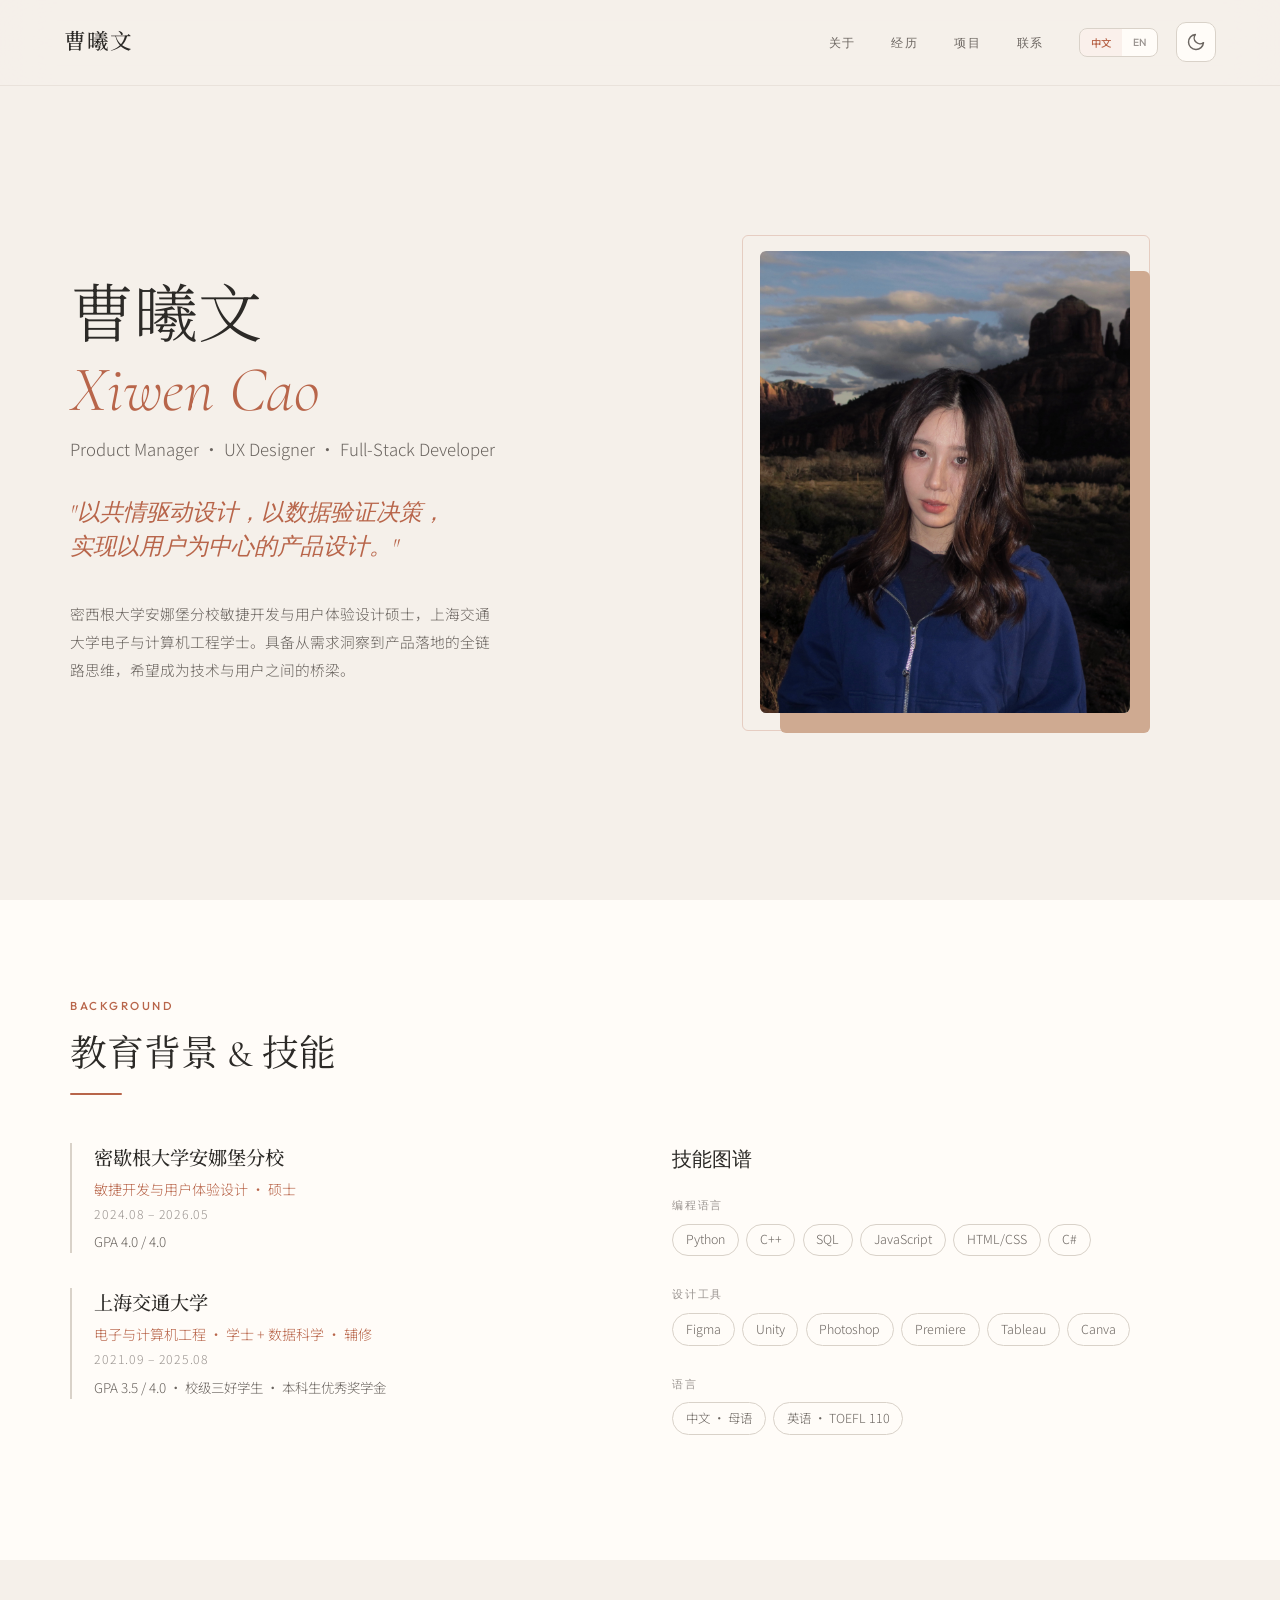
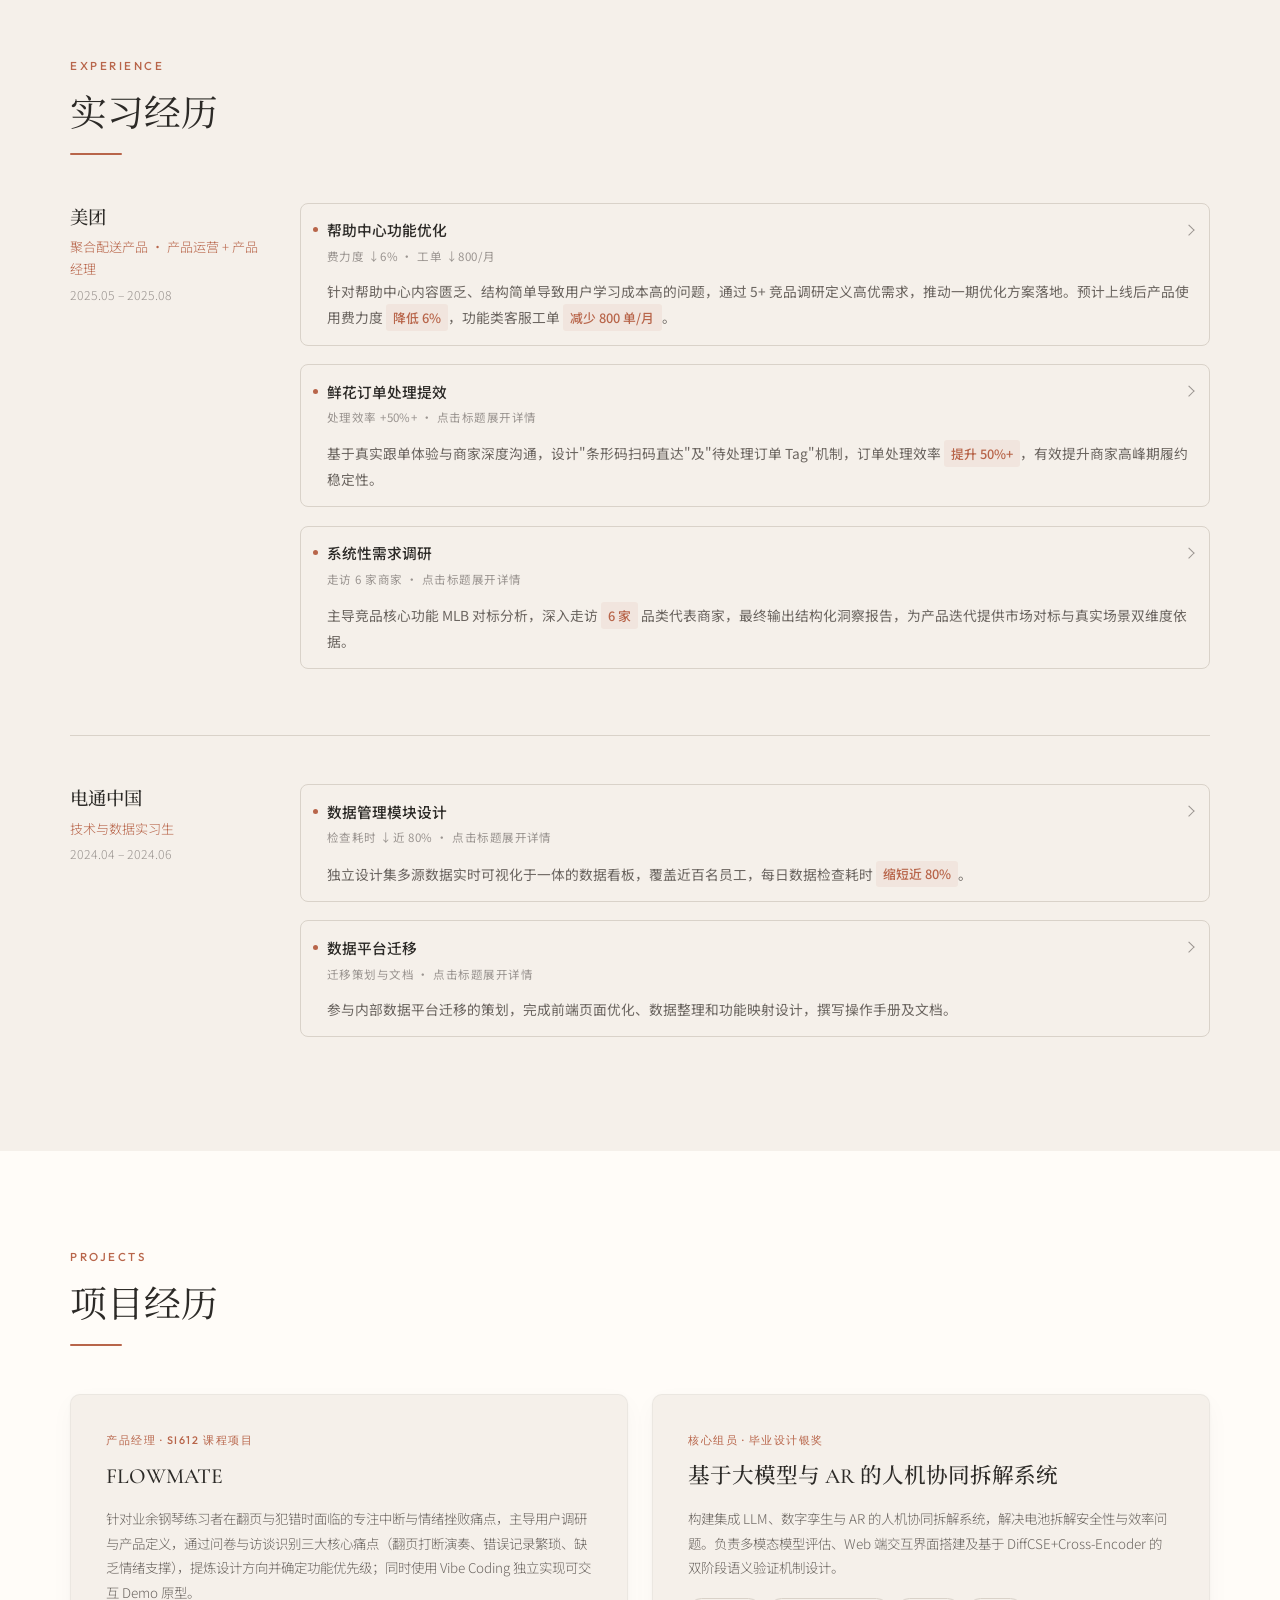
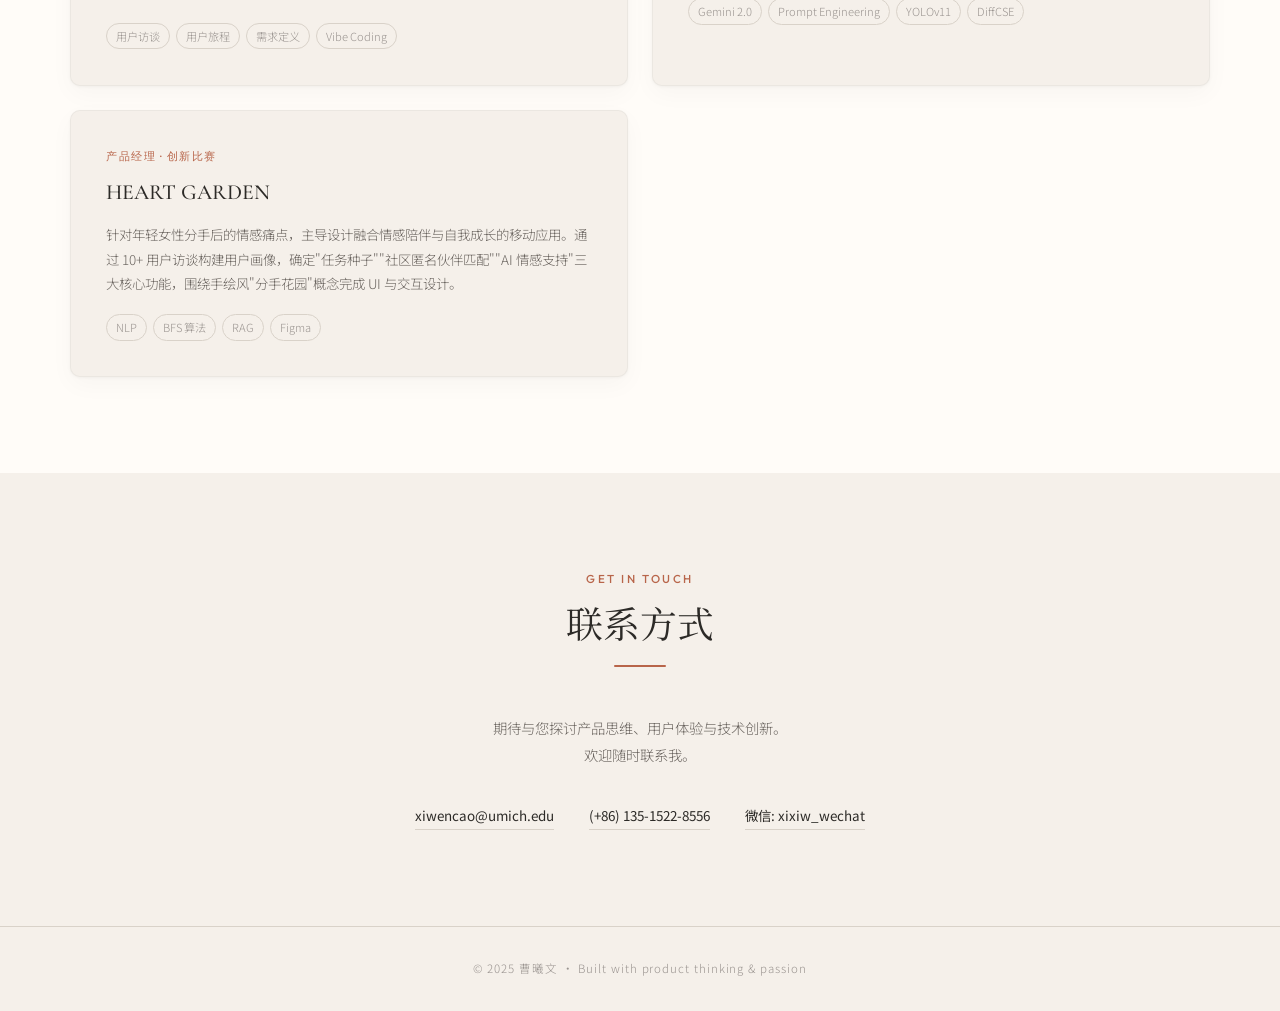
==== index.html @ dcf95d0a "Add files via upload" ====
<!DOCTYPE html>
<html lang="zh-CN" data-theme="light" data-lang="zh">
<head>
<meta charset="UTF-8">
<meta name="viewport" content="width=device-width, initial-scale=1.0">
<title>曹曦文 | Product Manager</title>
<link href="https://fonts.googleapis.com/css2?family=Cormorant+Garamond:ital,wght@0,300;0,400;0,500;0,600;1,400&family=Outfit:wght@300;400;500;600&family=Noto+Serif+SC:wght@300;400;500;600&family=Noto+Sans+SC:wght@300;400;500&display=swap" rel="stylesheet">
<link rel="stylesheet" href="portfolio.css">
</head>
<body>

<nav>
  <div class="logo"><span class="lang-zh">曹曦文</span><span class="lang-en">Xiwen Cao</span></div>
  <div class="nav-right">
    <div class="nav-links">
      <a href="#about"><span class="lang-zh">关于</span><span class="lang-en">About</span></a>
      <a href="#experience"><span class="lang-zh">经历</span><span class="lang-en">Experience</span></a>
      <a href="#projects"><span class="lang-zh">项目</span><span class="lang-en">Projects</span></a>
      <a href="#contact"><span class="lang-zh">联系</span><span class="lang-en">Contact</span></a>
    </div>
    <div class="nav-controls">
      <div class="lang-switch" role="group" aria-label="Language">
        <button type="button" class="lang-btn active" data-set-lang="zh" id="langZh" aria-pressed="true">中文</button>
        <button type="button" class="lang-btn" data-set-lang="en" id="langEn" aria-pressed="false">EN</button>
      </div>
      <div class="toggle-wrap">
        <button type="button" class="theme-icon-btn" id="themeToggle" aria-label="切换为深色模式">
          <svg class="theme-svg theme-svg-moon" viewBox="0 0 24 24" aria-hidden="true" focusable="false"><path fill="none" stroke="currentColor" stroke-width="1.75" stroke-linecap="round" stroke-linejoin="round" d="M21 12.79A9 9 0 1 1 11.21 3 7 7 0 0 0 21 12.79z"/></svg>
          <svg class="theme-svg theme-svg-sun" viewBox="0 0 24 24" aria-hidden="true" focusable="false"><g fill="none" stroke="currentColor" stroke-width="1.75" stroke-linecap="round" stroke-linejoin="round"><circle cx="12" cy="12" r="4"/><path d="M12 2v2M12 20v2M4.93 4.93l1.41 1.41M17.66 17.66l1.41 1.41M2 12h2M20 12h2M6.34 17.66l-1.41 1.41M19.07 4.93l-1.41 1.41"/></g></svg>
        </button>
      </div>
    </div>
  </div>
</nav>

<section class="hero">
  <div class="hero-grid">
    <div class="hero-text fade-in">
      <h1>
        <span class="lang-zh">曹曦文<br><span class="accent">Xiwen Cao</span></span>
        <span class="lang-en">Xiwen Cao<br><span class="accent">曹曦文</span></span>
      </h1>
      <p class="subtitle">Product Manager · UX Designer · Full-Stack Developer</p>
      <p class="tagline lang-zh">"以共情驱动设计，以数据验证决策，<br>实现以用户为中心的产品设计。"</p> 
      <p class="tagline lang-en">"Empathy-driven design, data-driven decision-making, <br>and user-centered product design."</p>
      <p class="bio lang-zh">密西根大学安娜堡分校敏捷开发与用户体验设计硕士，上海交通大学电子与计算机工程学士。具备从需求洞察到产品落地的全链路思维，希望成为技术与用户之间的桥梁。</p>
      <p class="bio lang-en">M.S. in User-Centered Agile Development at the University of Michigan, Ann Arbor; B.S. in Electronic &amp; Computer Engineering from Shanghai Jiao Tong University. End-to-end product thinking from insight to launch, blending technical depth with user experience.</p>
    </div>
    <div class="hero-image fade-in d1">
      <img src="image/personal.jpeg" alt="曹曦文 Xiwen Cao">
    </div>
  </div>
</section>

<section class="alt-bg" id="about">
  <div class="section-inner fade-in">
    <p class="section-label">Background</p>
    <h2 class="section-title lang-zh">教育背景 &amp; 技能</h2>
    <h2 class="section-title lang-en">Education &amp; Skills</h2>
    <div class="divider"></div>
    <div class="about-grid">
      <div class="about-left">
        <div class="edu-item">
          <p class="school lang-zh">密歇根大学安娜堡分校</p>
          <p class="school lang-en">University of Michigan, Ann Arbor</p>
          <p class="degree lang-zh">敏捷开发与用户体验设计 · 硕士</p>
          <p class="degree lang-en">M.S. Agile Development &amp; UX Design</p>
          <p class="time">2024.08 – 2026.05</p>
          <p class="gpa">GPA 4.0 / 4.0</p>
        </div>
        <div class="edu-item">
          <p class="school lang-zh">上海交通大学</p>
          <p class="school lang-en">Shanghai Jiao Tong University</p>
          <p class="degree lang-zh">电子与计算机工程 · 学士 + 数据科学 · 辅修</p>
          <p class="degree lang-en">B.S. Electronic &amp; Computer Engineering · Minor in Data Science</p>
          <p class="time">2021.09 – 2025.08</p>
          <p class="gpa lang-zh">GPA 3.5 / 4.0 · 校级三好学生 · 本科生优秀奖学金</p>
          <p class="gpa lang-en">GPA 3.5 / 4.0 · Merit Student · Academic Scholarship</p>
        </div>
      </div>
      <div class="about-right">
        <h3 class="lang-zh">技能图谱</h3>
        <h3 class="lang-en">Skills</h3>
        <div class="skill-category">
          <p class="label lang-zh">编程语言</p>
          <p class="label lang-en">Languages</p>
          <div class="skill-tags"><span>Python</span><span>C++</span><span>SQL</span><span>JavaScript</span><span>HTML/CSS</span><span>C#</span></div>
        </div>
        <div class="skill-category">
          <p class="label lang-zh">设计工具</p>
          <p class="label lang-en">Design &amp; Tools</p>
          <div class="skill-tags"><span>Figma</span><span>Unity</span><span>Photoshop</span><span>Premiere</span><span>Tableau</span><span>Canva</span></div>
        </div>
        <div class="skill-category">
          <p class="label lang-zh">语言</p>
          <p class="label lang-en">Spoken</p>
          <div class="skill-tags lang-zh"><span>中文 · 母语</span><span>英语 · TOEFL 110</span></div>
          <div class="skill-tags lang-en"><span>Chinese · Native</span><span>English · TOEFL 110</span></div>
        </div>
      </div>
    </div>
  </div>
</section>

<section id="experience">
  <div class="section-inner fade-in">
    <p class="section-label">Experience</p>
    <h2 class="section-title lang-zh">实习经历</h2>
    <h2 class="section-title lang-en">Internships</h2>
    <div class="divider"></div>
    <div class="exp-item">
      <div class="exp-meta">
        <p class="company lang-zh">美团</p>
        <p class="company lang-en">Meituan</p>
        <p class="role lang-zh">聚合配送产品 · 产品运营 + 产品经理</p>
        <p class="role lang-en">Integrated Delivery · Product Ops &amp; Product Manager Intern</p>
        <p class="time">2025.05 – 2025.08</p>
      </div>
      <div class="exp-content lang-zh">
        <details class="exp-detail">
          <summary class="exp-summary">
            <span class="exp-summary-text">帮助中心功能优化</span>
            <span class="exp-summary-hint">费力度 ↓6% · 工单 ↓800/月</span>
            <p class="exp-summary-body">针对帮助中心内容匮乏、结构简单导致用户学习成本高的问题，通过 5+ 竞品调研定义高优需求，推动一期优化方案落地。预计上线后产品使用费力度 <span class="metric">降低 6%</span>，功能类客服工单 <span class="metric">减少 800 单/月</span>。</p>
          </summary>
          <div class="exp-panel">
            <div class="exp-panel-more exp-panel-helpcenter">
              <p class="exp-hc-lead">方案设计分为两个层次：前端侧重信息架构重组与内容覆盖率提升；<strong>后端新增运营配置后台为本次方案的核心创新点</strong>，由本人在需求分析过程中主动识别问题并提出。</p>
              <p class="exp-hc-kicker">核心亮点 · 运营配置后台</p>
              <div class="exp-hc-compare" role="group" aria-label="内容更新链路对比">
                <div class="exp-hc-card">
                  <div class="exp-hc-label before">优化前 · 内容更新链路</div>
                  <ul class="exp-hc-list">
                    <li class="strike">运营发现问题</li>
                    <li class="strike">提交开发需求 → 等待排期</li>
                    <li class="strike">开发实现（周级延迟）</li>
                    <li class="strike">内容上线</li>
                  </ul>
                  <p class="exp-hc-foot bad">✗ 每次更新依赖开发资源</p>
                </div>
                <div class="exp-hc-card">
                  <div class="exp-hc-label after">优化后 · 运营自助配置</div>
                  <ul class="exp-hc-list">
                    <li class="good">运营发现问题</li>
                    <li class="good">登录后台自助编辑内容</li>
                    <li class="good">内容即时上线</li>
                  </ul>
                  <p class="exp-hc-foot good">✓ 无需开发介入，随时更新</p>
                </div>
              </div>
              <div class="exp-hc-callout">
                <strong>方案推进过程：</strong>技术团队初期以研发资源受限为由拒绝纳入该功能。经进一步评估，提出两项论据推动决策——① 一期帮助文档数量约为现有的 2–3 倍，且预期随产品迭代持续增长；缺乏配置后台将导致每次内容变更均需占用开发资源，长期累计成本远高于一次性建设投入；② 调研发现平台现有「站内信发送后台」与所需功能高度重合，底层均依赖同一富文本编辑平台，存在显著的能力复用空间，可大幅压缩研发工作量。最终方案获得技术团队认可并纳入一期排期。
              </div>
              <p class="exp-hc-kicker">预期结果</p>
              <div class="exp-hc-metrics" role="group" aria-label="预期指标">
                <div class="exp-hc-metric">
                  <div class="exp-hc-metric-num">6%</div>
                  <div class="exp-hc-metric-label">整体费力度降低</div>
                  <div class="exp-hc-metric-hint">40%×14% 推导</div>
                </div>
                <div class="exp-hc-metric">
                  <div class="exp-hc-metric-num">800</div>
                  <div class="exp-hc-metric-label">功能类工单减少 / 月</div>
                </div>
                <div class="exp-hc-metric">
                  <div class="exp-hc-metric-num">0次</div>
                  <div class="exp-hc-metric-label">内容更新所需开发排期</div>
                </div>
              </div>
              <p class="exp-hc-note">ℹ 以上均为上线前预测值。费力度降幅基于调研数据量化推导（40%×14%），工单减少量基于历史功能类工单分析估算，已与业务及数据团队完成对齐确认，待功能上线后持续追踪实际数据。</p>
            </div>
          </div>
        </details>
        <details class="exp-detail">
          <summary class="exp-summary">
            <span class="exp-summary-text">鲜花订单处理提效</span>
            <span class="exp-summary-hint">处理效率 +50%+ · 点击标题展开详情</span>
            <p class="exp-summary-body">基于真实跟单体验与商家深度沟通，设计"条形码扫码直达"及"待处理订单 Tag"机制，订单处理效率 <span class="metric">提升 50%+</span>，有效提升商家高峰期履约稳定性。</p>
          </summary>
          <div class="exp-panel">
            <div class="exp-panel-more">
              <p>跟单梳理商家从接单到出库的关键触点，发现扫码与订单状态识别是主要耗时环节；输出低保真流程与异常分支说明，推动研发评估实现成本。上线前与试点商家做可用性走查，根据反馈微调 Tag 规则与默认筛选，降低学习成本。</p>
              <div class="order-flow-embed" role="img" aria-label="鲜花订单处理：优化前手动搜索与优化后扫码直达流程对比">
              <div class="flow-wrap">
              
                <!-- BEFORE -->
                <div class="flow-label before">优化前 · 手动搜索流程</div>
                <div class="steps-row">
              
                  <!-- Step 1: order list -->
                  <div class="step">
                    <div class="of-step-col">
                      <div class="phone">
                        <div class="phone-notch"></div>
                        <div class="phone-bar"><div class="phone-bar-icon"></div><div class="phone-bar-text"></div></div>
                        <div class="phone-list-item"><div class="phone-list-name"></div><div class="phone-list-meta"></div></div>
                        <div class="phone-list-item"><div class="phone-list-name"></div><div class="phone-list-meta"></div></div>
                        <div class="phone-list-item"><div class="phone-list-name"></div><div class="phone-list-meta"></div></div>
                        <div class="phone-list-item"><div class="phone-list-name"></div><div class="phone-list-meta"></div></div>
                      </div>
                      <div class="step-num">① 打开订单列表</div>
                    </div>
                  </div>
              
                  <div class="arrow-step">→</div>
              
                  <!-- Step 2: search input -->
                  <div class="step">
                    <div class="of-step-col">
                      <div class="phone">
                        <div class="phone-notch"></div>
                        <div class="search-active">
                          <span class="search-icon">⌕</span>
                          <span class="type-text">189</span>
                          <div class="search-cursor"></div>
                        </div>
                        <div class="phone-list-item dim"><div class="phone-list-name"></div><div class="phone-list-meta"></div></div>
                        <div class="phone-list-item dim"><div class="phone-list-name"></div><div class="phone-list-meta"></div></div>
                        <div class="phone-list-item dim"><div class="phone-list-name"></div><div class="phone-list-meta"></div></div>
                      </div>
                      <div class="step-num">② 手动输入订单号/手机号等</div>
                    </div>
                  </div>
              
                  <div class="arrow-step">→</div>
              
                  <!-- Step 3: search result -->
                  <div class="step">
                    <div class="of-step-col">
                      <div class="phone">
                        <div class="phone-notch"></div>
                        <div class="phone-bar of-search-bar"><div class="search-icon">⌕</div><div class="phone-bar-text"></div></div>
                        <div class="flow-result-count">搜索结果 (3条)</div>
                        <div class="phone-list-item"><div class="phone-list-name"></div><div class="phone-list-meta"></div></div>
                        <div class="phone-list-item highlight"><div class="phone-list-name highlight"></div><div class="phone-list-meta"></div></div>
                        <div class="phone-list-item"><div class="phone-list-name"></div><div class="phone-list-meta"></div></div>
                      </div>
                      <div class="step-num">③ 找到相应订单</div>
                    </div>
                  </div>
              
                  <div class="arrow-step">→</div>
              
                  <!-- Step 4: detail -->
                  <div class="step">
                    <div class="of-step-col">
                      <div class="phone">
                        <div class="phone-notch"></div>
                        <div class="phone-detail-header">
                          <div class="phone-detail-title"></div>
                          <div class="phone-detail-sub"></div>
                        </div>
                        <div class="phone-detail-row"><div class="phone-detail-label"></div><div class="phone-detail-val"></div></div>
                        <div class="phone-detail-row"><div class="phone-detail-label"></div><div class="phone-detail-val"></div></div>
                        <div class="phone-detail-row"><div class="phone-detail-label"></div><div class="phone-detail-val narrow"></div></div>
                        <div class="phone-btn"></div>
                      </div>
                      <div class="step-num">④ 进入订单详情</div>
                    </div>
                  </div>
              
                </div>
              
                <div class="time-badge">
                  <span class="time-val old">~45秒</span>
                  <span class="time-arrow">·</span>
                  <span class="time-caption">平均查找时长</span>
                </div>
              
                <div class="of-v-spacer"></div>
              
                <!-- AFTER -->
                <div class="flow-label after">优化后 · 条形码扫码直达</div>
                <div class="steps-row">
              
                  <!-- Step 1: scan -->
                  <div class="step">
                    <div class="of-step-col">
                      <div class="phone">
                        <div class="phone-notch"></div>
                        <div class="phone-bar of-scan-header"><div class="phone-bar-text short"></div><div class="of-scan-label">扫一扫</div></div>
                        <div class="scan-frame">
                          <div class="scan-box">
                            <div class="scan-line"></div>
                            <div class="scan-corner tl"></div>
                            <div class="scan-corner tr"></div>
                            <div class="scan-corner bl"></div>
                            <div class="scan-corner br"></div>
                            <div class="barcode-lines abs">
                              <span style="width:2px"></span><span style="width:1px"></span><span style="width:3px"></span>
                              <span style="width:1px"></span><span style="width:2px"></span><span style="width:1px"></span>
                              <span style="width:3px"></span><span style="width:1px"></span><span style="width:2px"></span>
                              <span style="width:1px"></span><span style="width:3px"></span><span style="width:2px"></span>
                              <span style="width:1px"></span>
                            </div>
                          </div>
                        </div>
                        <div class="scan-hint">对准订单条形码</div>
                      </div>
                      <div class="step-num">① 扫描订单条形码</div>
                    </div>
                  </div>
              
                  <div class="arrow-step prominent">→</div>
              
                  <!-- Step 2: direct detail -->
                  <div class="step">
                    <div class="of-step-col">
                      <div class="phone of-highlight">
                        <div class="phone-notch"></div>
                        <div class="phone-detail-header of-accent-head">
                          <div class="phone-detail-title"></div>
                          <div class="phone-detail-sub"></div>
                        </div>
                        <div class="phone-detail-row"><div class="phone-detail-label"></div><div class="phone-detail-val"></div></div>
                        <div class="phone-detail-row"><div class="phone-detail-label"></div><div class="phone-detail-val"></div></div>
                        <div class="phone-detail-row"><div class="phone-detail-label"></div><div class="phone-detail-val narrow"></div></div>
                        <div class="phone-btn of-accent-btn"></div>
                      </div>
                      <div class="step-num">② 直达订单详情页</div>
                    </div>
                  </div>
              
                </div>
              
                <div class="time-badge">
                  <span class="time-val new">~10秒</span>
                  <span class="time-arrow">·</span>
                  <span class="time-caption muted">平均查找时长</span>
                </div>
              
                <div class="result-bar">
                  <div class="result-num">50%+</div>
                  <div class="result-desc">订单处理效率提升<br>消除手动输入</div>
                </div>
              
              </div>
              </div>
            </div>
          </div>
        </details>
        <details class="exp-detail">
          <summary class="exp-summary">
            <span class="exp-summary-text">系统性需求调研</span>
            <span class="exp-summary-hint">走访 6 家商家 · 点击标题展开详情</span>
            <p class="exp-summary-body">主导竞品核心功能 MLB 对标分析，深入走访 <span class="metric">6 家</span> 品类代表商家，最终输出结构化洞察报告，为产品迭代提供市场对标与真实场景双维度依据。</p>
          </summary>
          <div class="exp-panel">
            <div class="exp-panel-more">
              <p>建立对标维度（履约、售后、营销工具等）与证据来源表，每场商户访谈使用半结构化提纲，沉淀痛点优先级与可产品化机会。报告按「市场差距 / 场景证据 / 建议方向」组织，便于评审会上快速对齐决策。</p>
            </div>
          </div>
        </details>
      </div>
      <div class="exp-content lang-en">
        <details class="exp-detail">
          <summary class="exp-summary">
            <span class="exp-summary-text">Help center optimization</span>
            <span class="exp-summary-hint">−6% effort · ~800 tickets/mo · tap heading for details</span>
            <p class="exp-summary-body">Addressed thin content and flat IA that raised learning cost by prioritizing needs from 5+ competitor reviews and shipping a first-phase redesign. Expected: <span class="metric">−6%</span> perceived effort and <span class="metric">~800 fewer</span> functional support tickets per month.</p>
          </summary>
          <div class="exp-panel">
            <div class="exp-panel-more exp-panel-helpcenter">
              <p class="exp-hc-lead">The plan had two layers: customer-facing <strong>IA refresh and coverage</strong>; <strong>a new ops CMS was the main innovation</strong>—I flagged the publish bottleneck in discovery and proposed it.</p>
              <p class="exp-hc-kicker">Highlight · Ops admin</p>
              <div class="exp-hc-compare" role="group" aria-label="Publish path before and after">
                <div class="exp-hc-card">
                  <div class="exp-hc-label before">Before · Content pipeline</div>
                  <ul class="exp-hc-list">
                    <li class="strike">Ops finds a gap</li>
                    <li class="strike">File eng request → wait for slot</li>
                    <li class="strike">Build (weeks of delay)</li>
                    <li class="strike">Ship content</li>
                  </ul>
                  <p class="exp-hc-foot bad">✗ Every update needed engineering</p>
                </div>
                <div class="exp-hc-card">
                  <div class="exp-hc-label after">After · Self-serve config</div>
                  <ul class="exp-hc-list">
                    <li class="good">Ops finds a gap</li>
                    <li class="good">Edit in admin</li>
                    <li class="good">Publish immediately</li>
                  </ul>
                  <p class="exp-hc-foot good">✓ No eng for routine updates</p>
                </div>
              </div>
              <div class="exp-hc-callout">
                <strong>How we got it shipped:</strong> Engineering first declined for capacity. Two arguments shifted the decision: (1) phase-one docs were ~2–3× current volume and would keep growing—without a CMS, repeated eng work would cost more than building once; (2) an existing in-app message admin shared the same rich-text stack, so reuse could cut scope. The CMS was then approved for phase one.
              </div>
              <p class="exp-hc-kicker">Expected impact</p>
              <div class="exp-hc-metrics" role="group" aria-label="Expected metrics">
                <div class="exp-hc-metric">
                  <div class="exp-hc-metric-num">6%</div>
                  <div class="exp-hc-metric-label">Lower perceived effort</div>
                  <div class="exp-hc-metric-hint">Derived 40%×14%</div>
                </div>
                <div class="exp-hc-metric">
                  <div class="exp-hc-metric-num">800</div>
                  <div class="exp-hc-metric-label">Fewer feature tickets / mo.</div>
                </div>
                <div class="exp-hc-metric">
                  <div class="exp-hc-metric-num">0</div>
                  <div class="exp-hc-metric-label">Eng cycles for copy updates</div>
                </div>
              </div>
              <p class="exp-hc-note">ℹ Pre-launch estimates only. Effort math and ticket deltas were aligned with biz and data; we will track actuals after launch.</p>
            </div>
          </div>
        </details>
        <details class="exp-detail">
          <summary class="exp-summary">
            <span class="exp-summary-text">Flower order handling efficiency</span>
            <span class="exp-summary-hint">+50%+ efficiency · tap heading for details</span>
            <p class="exp-summary-body">From ride-alongs and merchant interviews, designed barcode deep-links and a “pending order” tag flow, raising handling efficiency by <span class="metric">50%+</span> and stabilizing peak-time fulfillment.</p>
          </summary>
          <div class="exp-panel">
            <div class="exp-panel-more">
              <p>Traced merchant steps from accept to dispatch, identified scanning and status recognition as bottlenecks, and documented low-fi flows plus edge cases for engineering sizing. Ran walkthroughs with pilot merchants and refined tag rules and default filters before rollout.</p>
              <div class="order-flow-embed" role="img" aria-label="Flower orders: manual search vs barcode flow">
              <div class="flow-wrap">
              
                <!-- BEFORE -->
                <div class="flow-label before">Before · Manual search</div>
                <div class="steps-row">
              
                  <!-- Step 1: order list -->
                  <div class="step">
                    <div class="of-step-col">
                      <div class="phone">
                        <div class="phone-notch"></div>
                        <div class="phone-bar"><div class="phone-bar-icon"></div><div class="phone-bar-text"></div></div>
                        <div class="phone-list-item"><div class="phone-list-name"></div><div class="phone-list-meta"></div></div>
                        <div class="phone-list-item"><div class="phone-list-name"></div><div class="phone-list-meta"></div></div>
                        <div class="phone-list-item"><div class="phone-list-name"></div><div class="phone-list-meta"></div></div>
                        <div class="phone-list-item"><div class="phone-list-name"></div><div class="phone-list-meta"></div></div>
                      </div>
                      <div class="step-num">① Open order list</div>
                    </div>
                  </div>
              
                  <div class="arrow-step">→</div>
              
                  <!-- Step 2: search input -->
                  <div class="step">
                    <div class="of-step-col">
                      <div class="phone">
                        <div class="phone-notch"></div>
                        <div class="search-active">
                          <span class="search-icon">⌕</span>
                          <span class="type-text">138****</span>
                          <div class="search-cursor"></div>
                        </div>
                        <div class="phone-list-item dim"><div class="phone-list-name"></div><div class="phone-list-meta"></div></div>
                        <div class="phone-list-item dim"><div class="phone-list-name"></div><div class="phone-list-meta"></div></div>
                        <div class="phone-list-item dim"><div class="phone-list-name"></div><div class="phone-list-meta"></div></div>
                      </div>
                      <div class="step-num">② Enter phone number</div>
                    </div>
                  </div>
              
                  <div class="arrow-step">→</div>
              
                  <!-- Step 3: search result -->
                  <div class="step">
                    <div class="of-step-col">
                      <div class="phone">
                        <div class="phone-notch"></div>
                        <div class="phone-bar of-search-bar"><div class="search-icon">⌕</div><div class="phone-bar-text"></div></div>
                        <div class="flow-result-count">Results (3)</div>
                        <div class="phone-list-item"><div class="phone-list-name"></div><div class="phone-list-meta"></div></div>
                        <div class="phone-list-item highlight"><div class="phone-list-name highlight"></div><div class="phone-list-meta"></div></div>
                        <div class="phone-list-item"><div class="phone-list-name"></div><div class="phone-list-meta"></div></div>
                      </div>
                      <div class="step-num">③ Match results</div>
                    </div>
                  </div>
              
                  <div class="arrow-step">→</div>
              
                  <!-- Step 4: detail -->
                  <div class="step">
                    <div class="of-step-col">
                      <div class="phone">
                        <div class="phone-notch"></div>
                        <div class="phone-detail-header">
                          <div class="phone-detail-title"></div>
                          <div class="phone-detail-sub"></div>
                        </div>
                        <div class="phone-detail-row"><div class="phone-detail-label"></div><div class="phone-detail-val"></div></div>
                        <div class="phone-detail-row"><div class="phone-detail-label"></div><div class="phone-detail-val"></div></div>
                        <div class="phone-detail-row"><div class="phone-detail-label"></div><div class="phone-detail-val narrow"></div></div>
                        <div class="phone-btn"></div>
                      </div>
                      <div class="step-num">④ Order detail</div>
                    </div>
                  </div>
              
                </div>
              
                <div class="time-badge">
                  <span class="time-val old">~45s</span>
                  <span class="time-arrow">·</span>
                  <span class="time-caption">Avg. lookup time</span>
                </div>
              
                <div class="of-v-spacer"></div>
              
                <!-- AFTER -->
                <div class="flow-label after">After · Barcode scan</div>
                <div class="steps-row">
              
                  <!-- Step 1: scan -->
                  <div class="step">
                    <div class="of-step-col">
                      <div class="phone">
                        <div class="phone-notch"></div>
                        <div class="phone-bar of-scan-header"><div class="phone-bar-text short"></div><div class="of-scan-label">Scan</div></div>
                        <div class="scan-frame">
                          <div class="scan-box">
                            <div class="scan-line"></div>
                            <div class="scan-corner tl"></div>
                            <div class="scan-corner tr"></div>
                            <div class="scan-corner bl"></div>
                            <div class="scan-corner br"></div>
                            <div class="barcode-lines abs">
                              <span style="width:2px"></span><span style="width:1px"></span><span style="width:3px"></span>
                              <span style="width:1px"></span><span style="width:2px"></span><span style="width:1px"></span>
                              <span style="width:3px"></span><span style="width:1px"></span><span style="width:2px"></span>
                              <span style="width:1px"></span><span style="width:3px"></span><span style="width:2px"></span>
                              <span style="width:1px"></span>
                            </div>
                          </div>
                        </div>
                        <div class="scan-hint">Align waybill barcode</div>
                      </div>
                      <div class="step-num">① Scan waybill barcode</div>
                    </div>
                  </div>
              
                  <div class="arrow-step prominent">→</div>
              
                  <!-- Step 2: direct detail -->
                  <div class="step">
                    <div class="of-step-col">
                      <div class="phone of-highlight">
                        <div class="phone-notch"></div>
                        <div class="phone-detail-header of-accent-head">
                          <div class="phone-detail-title"></div>
                          <div class="phone-detail-sub"></div>
                        </div>
                        <div class="phone-detail-row"><div class="phone-detail-label"></div><div class="phone-detail-val"></div></div>
                        <div class="phone-detail-row"><div class="phone-detail-label"></div><div class="phone-detail-val"></div></div>
                        <div class="phone-detail-row"><div class="phone-detail-label"></div><div class="phone-detail-val narrow"></div></div>
                        <div class="phone-btn of-accent-btn"></div>
                      </div>
                      <div class="step-num">② Order detail</div>
                    </div>
                  </div>
              
                </div>
              
                <div class="time-badge">
                  <span class="time-val new">~18s</span>
                  <span class="time-arrow">·</span>
                  <span class="time-caption muted">Avg. lookup time</span>
                </div>
              
                <div class="result-bar">
                  <div class="result-num">50%+</div>
                  <div class="result-desc">Higher handling efficiency<br>4 steps → 2, no manual typing</div>
                </div>
              
              </div>
              </div>
            </div>
          </div>
        </details>
        <details class="exp-detail">
          <summary class="exp-summary">
            <span class="exp-summary-text">Structured discovery</span>
            <span class="exp-summary-hint">6 merchant visits · tap heading for details</span>
            <p class="exp-summary-body">Led MLB-style benchmarking of competitor core flows and field visits to <span class="metric">6</span> representative merchants, delivering a structured insights report for roadmap and real-world context.</p>
          </summary>
          <div class="exp-panel">
            <div class="exp-panel-more">
              <p>Defined comparison axes (fulfillment, support, growth tools) and evidence logs; interviews followed a semi-structured guide to rank pains and productizable bets. The report grouped findings as market gap, field evidence, and recommended moves for faster review decisions.</p>
            </div>
          </div>
        </details>
      </div>
    </div>
    <div class="exp-item">
      <div class="exp-meta">
        <p class="company lang-zh">电通中国</p>
        <p class="company lang-en">Dentsu China</p>
        <p class="role lang-zh">技术与数据实习生</p>
        <p class="role lang-en">Technology &amp; Data Intern</p>
        <p class="time">2024.04 – 2024.06</p>
      </div>
      <div class="exp-content lang-zh">
        <details class="exp-detail">
          <summary class="exp-summary">
            <span class="exp-summary-text">数据管理模块设计</span>
            <span class="exp-summary-hint">检查耗时 ↓近 80% · 点击标题展开详情</span>
            <p class="exp-summary-body">独立设计集多源数据实时可视化于一体的数据看板，覆盖近百名员工，每日数据检查耗时 <span class="metric">缩短近 80%</span>。</p>
          </summary>
          <div class="exp-panel">
            <div class="exp-panel-more">
              <p>梳理各业务线数据源与刷新频率，统一指标口径与异常告警规则；选用易读图表组件并做权限分层，避免敏感数据外泄。与使用者迭代看板布局，把「每日必看」指标固定在首屏，减少切换成本。</p>
            </div>
          </div>
        </details>
        <details class="exp-detail">
          <summary class="exp-summary">
            <span class="exp-summary-text">数据平台迁移</span>
            <span class="exp-summary-hint">迁移策划与文档 · 点击标题展开详情</span>
            <p class="exp-summary-body">参与内部数据平台迁移的策划，完成前端页面优化、数据整理和功能映射设计，撰写操作手册及文档。</p>
          </summary>
          <div class="exp-panel">
            <div class="exp-panel-more">
              <p>对照新旧平台字段与报表依赖关系，列出迁移批次与回滚预案；前端侧统一组件与筛选交互，降低培训成本。文档覆盖常见查询路径与故障排查，方便团队自助上手。</p>
            </div>
          </div>
        </details>
      </div>
      <div class="exp-content lang-en">
        <details class="exp-detail">
          <summary class="exp-summary">
            <span class="exp-summary-text">Data management module</span>
            <span class="exp-summary-hint">~80% faster checks · tap heading for details</span>
            <p class="exp-summary-body">Designed a multi-source, near real-time dashboard for ~100 staff, cutting daily data-check time by <span class="metric">~80%</span>.</p>
          </summary>
          <div class="exp-panel">
            <div class="exp-panel-more">
              <p>Cataloged sources and refresh cadence per line of business, aligned metric definitions and alert thresholds, and layered access controls. Iterated layouts with users so daily-critical KPIs stay above the fold.</p>
            </div>
          </div>
        </details>
        <details class="exp-detail">
          <summary class="exp-summary">
            <span class="exp-summary-text">Platform migration</span>
            <span class="exp-summary-hint">Planning &amp; docs · tap heading for details</span>
            <p class="exp-summary-body">Contributed to an internal analytics migration: UI refresh, data cleanup, feature mapping, and user documentation.</p>
          </summary>
          <div class="exp-panel">
            <div class="exp-panel-more">
              <p>Mapped fields and report dependencies across old and new stacks, sequenced cutover batches with rollback notes, and standardized filters/components on the frontend. Docs covered common paths and troubleshooting for self-serve adoption.</p>
            </div>
          </div>
        </details>
      </div>
    </div>
  </div>
</section>

<section class="alt-bg" id="projects">
  <div class="section-inner fade-in">
    <p class="section-label">Projects</p>
    <h2 class="section-title lang-zh">项目经历</h2>
    <h2 class="section-title lang-en">Projects</h2>
    <div class="divider"></div>
    <div class="project-cards">
      <a href="https://si612-finals-team6.my.canva.site/" class="project-card project-card-link" target="_blank" rel="noopener noreferrer" aria-labelledby="flowmate-title">
        <p class="tag lang-zh">产品经理 · SI612 课程项目</p>  
        <p class="tag lang-en">Product Owner · SI612 course project</p>
        <h3 id="flowmate-title">FLOWMATE</h3>
        <p class="lang-zh">针对业余钢琴练习者在翻页与犯错时面临的专注中断与情绪挫败痛点，主导用户调研与产品定义，通过问卷与访谈识别三大核心痛点（翻页打断演奏、错误记录繁琐、缺乏情绪支撑），提炼设计方向并确定功能优先级；同时使用 Vibe Coding 独立实现可交互 Demo 原型。</p>
        <p class="lang-en">Identified three core pain points faced by amateur pianists — focus disruption from manual page turning, the burden of tracking mistakes, and lack of emotional support during struggle — through surveys and user interviews. Led product definition and feature prioritization based on research insights; independently built an interactive demo prototype using Vibe Coding.</p>
        <div class="tech-stack"><span class="lang-zh">用户访谈</span><span class="lang-en">User interviews</span><span class="lang-zh">用户旅程</span><span class="lang-en">Journey Map</span><span class="lang-zh">需求定义</span><span class="lang-en">Product Definition</span><span>Vibe Coding</span></div>
      </a>
      <a href="case-study-ev-disassembly.html" class="project-card project-card-link" aria-label="基于大模型与 AR 的人机协同拆解系统 · 查看案例详情 · LLM and AR collaborative disassembly case study">
        <p class="tag lang-zh">核心组员 · 毕业设计银奖</p>
        <p class="tag lang-en">Core member · Capstone silver award</p>
        <h3 class="lang-zh">基于大模型与 AR 的人机协同拆解系统</h3>
        <h3 class="lang-en">LLM &amp; AR human–machine collaborative disassembly</h3>
        <p class="lang-zh">构建集成 LLM、数字孪生与 AR 的人机协同拆解系统，解决电池拆解安全性与效率问题。负责多模态模型评估、Web 端交互界面搭建及基于 DiffCSE+Cross-Encoder 的双阶段语义验证机制设计。</p>
        <p class="lang-en">Built a collaborative disassembly system combining LLMs, digital twin, and AR for safer, faster battery teardown. Owned multimodal model evaluation, web UX, and a two-stage semantic verification pipeline (DiffCSE + cross-encoder).</p>
        <div class="tech-stack"><span>Gemini 2.0</span><span>Prompt Engineering</span><span>YOLOv11</span><span>DiffCSE</span></div>
      </a>
      <a href="heartgarden-casestudy.html" class="project-card project-card-link" aria-labelledby="heartgarden-title">
        <p class="tag lang-zh">产品经理 · 创新比赛</p>
        <p class="tag lang-en">Product Lead · Innovation competition</p>
        <h3 id="heartgarden-title">HEART GARDEN</h3>
        <p class="lang-zh">针对年轻女性分手后的情感痛点，主导设计融合情感陪伴与自我成长的移动应用。通过 10+ 用户访谈构建用户画像，确定"任务种子""社区匿名伙伴匹配""AI 情感支持"三大核心功能，围绕手绘风"分手花园"概念完成 UI 与交互设计。</p>
        <p class="lang-en">Led a mobile app blending emotional support and self-growth for young women after breakups. From 10+ interviews, defined three pillars — “task seeds,” anonymous peer matching, and AI emotional support — and shipped hand-drawn “breakup garden” UI/UX.</p>
        <div class="tech-stack"><span>NLP</span><span class="lang-zh">BFS 算法</span><span class="lang-en">BFS</span><span>RAG</span><span>Figma</span></div>
      </a>
    </div>
  </div>
</section>

<section class="contact" id="contact">
  <div class="section-inner fade-in">
    <p class="section-label">Get in Touch</p>
    <h2 class="section-title lang-zh">联系方式</h2>
    <h2 class="section-title lang-en">Contact</h2>
    <div class="divider" style="margin-left:auto;margin-right:auto;"></div>
    <p class="contact-line lang-zh">期待与您探讨产品思维、用户体验与技术创新。<br>欢迎随时联系我。</p>
    <p class="contact-line lang-en">Open to conversations on product thinking, UX, and technology.<br>Feel free to reach out anytime.</p>
    <div class="contact-links">
      <a href="mailto:xiwencao@umich.edu">xiwencao@umich.edu</a>
      <a href="tel:+8613515228556">(+86) 135-1522-8556</a>
      <a class="lang-zh">微信: xixiw_wechat</a>
      <a class="lang-en">WeChat: xixiw_wechat</a>
    </div>
  </div>
</section>

<footer><span class="lang-zh">© 2025 曹曦文 · Built with product thinking &amp; passion</span><span class="lang-en">© 2025 Xiwen Cao · Built with product thinking &amp; passion</span></footer>

<script>
  const html = document.documentElement;
  const toggle = document.getElementById('themeToggle');
  const langZh = document.getElementById('langZh');
  const langEn = document.getElementById('langEn');

  function currentLang() {
    return html.getAttribute('data-lang') || 'zh';
  }

  function syncThemeAria() {
    const theme = html.getAttribute('data-theme');
    const lang = currentLang();
    const aria = lang === 'zh'
      ? (theme === 'dark' ? '切换为浅色模式' : '切换为深色模式')
      : (theme === 'dark' ? 'Switch to light mode' : 'Switch to dark mode');
    toggle.setAttribute('aria-label', aria);
  }

  function setLang(lang) {
    html.setAttribute('data-lang', lang);
    html.setAttribute('lang', lang === 'en' ? 'en' : 'zh-CN');
    document.title = lang === 'en' ? 'Xiwen Cao | Product Manager' : '曹曦文 | Product Manager';
    langZh.classList.toggle('active', lang === 'zh');
    langEn.classList.toggle('active', lang === 'en');
    langZh.setAttribute('aria-pressed', lang === 'zh' ? 'true' : 'false');
    langEn.setAttribute('aria-pressed', lang === 'en' ? 'true' : 'false');
    localStorage.setItem('lang', lang);
    syncThemeAria();
  }

  const savedTheme = localStorage.getItem('theme');
  if (savedTheme) {
    html.setAttribute('data-theme', savedTheme);
  }
  const savedLang = localStorage.getItem('lang');
  if (savedLang === 'en' || savedLang === 'zh') {
    setLang(savedLang);
  } else {
    syncThemeAria();
  }

  toggle.addEventListener('click', () => {
    const cur = html.getAttribute('data-theme');
    const next = cur === 'light' ? 'dark' : 'light';
    html.setAttribute('data-theme', next);
    localStorage.setItem('theme', next);
    syncThemeAria();
  });

  langZh.addEventListener('click', () => setLang('zh'));
  langEn.addEventListener('click', () => setLang('en'));

  const observer = new IntersectionObserver((entries) => {
    entries.forEach(e => { if (e.isIntersecting) e.target.classList.add('visible'); });
  }, { threshold: 0.08 });
  document.querySelectorAll('.fade-in').forEach(el => observer.observe(el));
  window.addEventListener('scroll', () => {
    document.querySelector('nav').classList.toggle('scrolled', window.scrollY > 50);
  });
</script>
</body>
</html>
---- portfolio.css ----
[data-theme="light"] {
  --bg-primary: #f5f0ea;
  --bg-secondary: #fffcf8;
  --text-primary: #2c2a27;
  --text-secondary: #6b6560;
  --text-tertiary: #9a9490;
  --accent: #b8654a;
  --accent-hover: #a05538;
  --accent-soft: rgba(184, 101, 74, 0.08);
  --line: #d9d2c9;
  --card-border: rgba(0,0,0,0.04);
  --card-shadow: 0 1px 3px rgba(0,0,0,0.04), 0 8px 24px rgba(0,0,0,0.03);
  --nav-bg: rgba(245, 240, 234, 0.88);
  --nav-border: rgba(214, 207, 198, 0.4);
  --photo-shadow: #c9a68e;
  --photo-border: rgba(184, 101, 74, 0.25);
}
[data-theme="dark"] {
  --bg-primary: #141413;
  --bg-secondary: #1c1b19;
  --text-primary: #e8e4de;
  --text-secondary: #9e9890;
  --text-tertiary: #6e6960;
  --accent: #d4856a;
  --accent-hover: #e09a82;
  --accent-soft: rgba(212, 133, 106, 0.1);
  --line: #333230;
  --card-border: rgba(255,255,255,0.05);
  --card-shadow: 0 1px 3px rgba(0,0,0,0.2), 0 8px 24px rgba(0,0,0,0.15);
  --nav-bg: rgba(20, 20, 19, 0.9);
  --nav-border: rgba(50, 48, 44, 0.6);
  --photo-shadow: #3a2e26;
  --photo-border: rgba(212, 133, 106, 0.3);
}

* { margin: 0; padding: 0; box-sizing: border-box; }
html { scroll-behavior: smooth; }
body {
  font-family: 'Noto Sans SC', 'Outfit', sans-serif;
  background: var(--bg-primary); color: var(--text-primary);
  line-height: 1.7; font-weight: 300; overflow-x: hidden;
  transition: background 0.5s ease, color 0.4s ease;
}

/* NAV */
nav {
  position: fixed; top: 0; left: 0; right: 0; z-index: 100;
  padding: 1.4rem 4rem;
  display: flex; justify-content: space-between; align-items: center;
  backdrop-filter: blur(24px); -webkit-backdrop-filter: blur(24px);
  background: var(--nav-bg); border-bottom: 1px solid var(--nav-border);
  transition: all 0.4s ease;
}
nav.scrolled { padding: 0.8rem 4rem; }
.logo {
  font-family: 'Cormorant Garamond', 'Noto Serif SC', serif;
  font-size: 1.35rem; font-weight: 500; letter-spacing: 0.04em;
  color: var(--text-primary); transition: color 0.4s;
}
.nav-right { display: flex; align-items: center; gap: 2.2rem; flex-wrap: wrap; justify-content: flex-end; }
.nav-links { display: flex; gap: 2.2rem; }
.nav-links a {
  text-decoration: none; color: var(--text-secondary);
  font-size: 0.78rem; font-weight: 400; letter-spacing: 0.14em;
  text-transform: uppercase; font-family: 'Outfit', sans-serif;
  transition: color 0.3s; position: relative;
}
.nav-links a::after {
  content: ''; position: absolute; bottom: -4px; left: 0;
  width: 0; height: 1px; background: var(--accent); transition: width 0.3s ease;
}
.nav-links a:hover { color: var(--accent); }
.nav-links a:hover::after { width: 100%; }

/* Theme toggle (icons only) */
.toggle-wrap { display: flex; align-items: center; }
.theme-icon-btn {
  width: 40px;
  height: 40px;
  padding: 0;
  border-radius: 10px;
  border: 1px solid var(--line);
  background: var(--bg-secondary);
  color: var(--text-secondary);
  cursor: pointer;
  display: flex;
  align-items: center;
  justify-content: center;
  flex-shrink: 0;
  transition: color 0.3s ease, border-color 0.3s ease, background 0.3s ease;
}
.theme-icon-btn:hover {
  color: var(--accent);
  border-color: var(--accent);
  background: var(--accent-soft);
}
.theme-svg {
  width: 20px;
  height: 20px;
  display: block;
}
[data-theme="light"] .theme-svg-sun { display: none; }
[data-theme="dark"] .theme-svg-moon { display: none; }

/* Language */
html[data-lang="en"] .lang-zh { display: none !important; }
html[data-lang="zh"] .lang-en { display: none !important; }
.nav-controls {
  display: flex;
  align-items: center;
  gap: 1.1rem;
}
.lang-switch {
  display: flex;
  border-radius: 8px;
  border: 1px solid var(--line);
  overflow: hidden;
  background: var(--bg-secondary);
}
.lang-btn {
  font-family: 'Outfit', 'Noto Sans SC', sans-serif;
  font-size: 0.65rem;
  font-weight: 500;
  letter-spacing: 0.06em;
  text-transform: uppercase;
  padding: 0.4rem 0.65rem;
  border: none;
  background: transparent;
  color: var(--text-tertiary);
  cursor: pointer;
  transition: color 0.25s ease, background 0.25s ease;
}
.lang-btn:hover { color: var(--accent); }
.lang-btn.active {
  background: var(--accent-soft);
  color: var(--accent);
}

/* HERO */
.hero {
  min-height: 100vh; display: flex; align-items: center;
  padding: 8rem 4rem 4rem; position: relative;
}
.hero-grid {
  display: grid; grid-template-columns: 1fr 1fr; gap: 5rem;
  align-items: center; width: 100%; max-width: 1140px; margin: 0 auto;
}
.hero-text h1 {
  font-family: 'Cormorant Garamond', 'Noto Serif SC', serif;
  font-size: 4rem; font-weight: 300; line-height: 1.15;
  margin-bottom: 0.5rem; transition: color 0.4s;
}
.hero-text h1 .accent { color: var(--accent); font-style: italic; transition: color 0.4s; }
.hero-text .subtitle {
  font-size: 1.05rem; color: var(--text-secondary);
  margin-bottom: 2rem; font-weight: 300; transition: color 0.4s;
}
.hero-text .tagline {
  font-family: 'Cormorant Garamond', serif;
  font-size: 1.45rem; font-weight: 400; font-style: italic;
  color: var(--accent); margin-bottom: 2.2rem; line-height: 1.5; transition: color 0.4s;
}
.hero-text .bio {
  font-size: 0.92rem; color: var(--text-secondary);
  max-width: 430px; line-height: 1.9; transition: color 0.4s;
}
.hero-image { position: relative; display: flex; justify-content: center; }
.hero-image img {
  width: 370px; height: 462px; object-fit: cover; border-radius: 6px;
  filter: contrast(1.02) brightness(1.02);
  box-shadow: 20px 20px 0 var(--photo-shadow); transition: all 0.5s ease;
}
.hero-image::before {
  content: ''; position: absolute; top: -16px; left: calc(50% - 203px);
  width: 406px; height: 494px; border: 1px solid var(--photo-border);
  border-radius: 6px; z-index: -1; transition: all 0.5s ease;
}

/* SECTIONS */
section { padding: 6rem 4rem; transition: background 0.5s ease; }
.section-inner { max-width: 1140px; margin: 0 auto; }
.section-label {
  font-family: 'Outfit', sans-serif; font-size: 0.72rem;
  text-transform: uppercase; letter-spacing: 0.22em;
  color: var(--accent); margin-bottom: 0.5rem; font-weight: 500; transition: color 0.4s;
}
.section-title {
  font-family: 'Cormorant Garamond', 'Noto Serif SC', serif;
  font-size: 2.3rem; font-weight: 400; margin-bottom: 0.4rem; transition: color 0.4s;
}
.divider {
  width: 52px; height: 2px; background: var(--accent);
  margin-bottom: 3rem; border-radius: 1px; transition: background 0.4s;
}
.alt-bg { background: var(--bg-secondary); }

/* ABOUT */
.about-grid { display: grid; grid-template-columns: 1fr 1fr; gap: 4rem; }
.edu-item {
  margin-bottom: 2.2rem; padding-left: 1.4rem;
  border-left: 2px solid var(--line); transition: border-color 0.3s;
}
.edu-item:hover { border-left-color: var(--accent); }
.edu-item .school {
  font-family: 'Cormorant Garamond', 'Noto Serif SC', serif;
  font-size: 1.2rem; font-weight: 500; margin-bottom: 0.15rem; transition: color 0.4s;
}
.edu-item .degree { font-size: 0.88rem; color: var(--accent); margin-bottom: 0.15rem; transition: color 0.4s; }
.edu-item .time { font-size: 0.76rem; color: var(--text-tertiary); letter-spacing: 0.06em; transition: color 0.4s; }
.edu-item .gpa { font-size: 0.84rem; margin-top: 0.35rem; color: var(--text-secondary); transition: color 0.4s; }
.about-right h3 {
  font-family: 'Cormorant Garamond', serif;
  font-size: 1.25rem; font-weight: 500; margin-bottom: 1.2rem; transition: color 0.4s;
}
.skill-category { margin-bottom: 1.8rem; }
.skill-category .label {
  font-size: 0.7rem; text-transform: uppercase; letter-spacing: 0.16em;
  color: var(--text-tertiary); margin-bottom: 0.55rem; font-family: 'Outfit', sans-serif; transition: color 0.4s;
}
.skill-tags { display: flex; flex-wrap: wrap; gap: 0.45rem; }
.skill-tags span {
  padding: 0.3rem 0.8rem; border-radius: 100px; border: 1px solid var(--line);
  font-size: 0.78rem; color: var(--text-secondary); transition: all 0.3s;
}
.skill-tags span:hover { border-color: var(--accent); color: var(--accent); background: var(--accent-soft); }

/* EXPERIENCE */
.exp-item {
  display: grid; grid-template-columns: 190px 1fr; gap: 2.5rem;
  margin-bottom: 3rem; padding-bottom: 3rem; border-bottom: 1px solid var(--line); transition: border-color 0.4s;
}
.exp-item:last-child { border-bottom: none; margin-bottom: 0; padding-bottom: 0; }
.exp-meta .company {
  font-family: 'Cormorant Garamond', 'Noto Serif SC', serif;
  font-size: 1.15rem; font-weight: 500; margin-bottom: 0.15rem; transition: color 0.4s;
}
.exp-meta .role { font-size: 0.82rem; color: var(--accent); margin-bottom: 0.25rem; transition: color 0.4s; }
.exp-meta .time { font-size: 0.76rem; color: var(--text-tertiary); transition: color 0.4s; }

/* Experience expandable points */
.exp-detail {
  margin-bottom: 1.15rem;
  border: 1px solid var(--line);
  border-radius: 8px;
  background: var(--bg-primary);
  transition: border-color 0.3s ease, box-shadow 0.3s ease;
}
.exp-detail[open] {
  border-color: rgba(184, 101, 74, 0.35);
  box-shadow: 0 2px 12px rgba(0,0,0,0.04);
}
[data-theme="dark"] .exp-detail[open] {
  border-color: rgba(212, 133, 106, 0.35);
  box-shadow: 0 2px 12px rgba(0,0,0,0.2);
}
.exp-summary {
  list-style: none;
  cursor: pointer;
  padding: 0.85rem 1rem 0.85rem 0.75rem;
  display: flex;
  flex-direction: column;
  align-items: flex-start;
  gap: 0.35rem;
  font-family: 'Noto Sans SC', sans-serif;
  transition: background 0.25s ease;
}
.exp-summary::-webkit-details-marker { display: none; }
.exp-summary::marker { content: ''; }
.exp-summary:hover { background: var(--accent-soft); }
.exp-summary:focus { outline: none; }
.exp-summary:focus-visible {
  outline: 2px solid var(--accent);
  outline-offset: 2px;
  border-radius: 6px;
}
.exp-summary-text {
  display: flex;
  align-items: center;
  gap: 0.55rem;
  font-size: 0.92rem;
  font-weight: 500;
  color: var(--text-primary);
  width: 100%;
}
.exp-summary-text::before {
  content: '';
  width: 5px;
  height: 5px;
  border-radius: 50%;
  background: var(--accent);
  flex-shrink: 0;
  transition: transform 0.25s ease;
}
.exp-detail[open] .exp-summary-text::before { transform: scale(1.25); }
.exp-summary-text::after {
  content: '';
  margin-left: auto;
  width: 0.45rem;
  height: 0.45rem;
  border-right: 1.5px solid var(--text-tertiary);
  border-bottom: 1.5px solid var(--text-tertiary);
  transform: rotate(-45deg);
  transition: transform 0.3s ease, border-color 0.3s ease;
  flex-shrink: 0;
}
.exp-detail[open] .exp-summary-text::after {
  transform: rotate(135deg);
  border-color: var(--accent);
}
.exp-summary-hint {
  font-size: 0.72rem;
  font-weight: 400;
  color: var(--text-tertiary);
  letter-spacing: 0.04em;
  padding-left: calc(5px + 0.55rem);
  max-width: 100%;
  line-height: 1.45;
}
.exp-summary-body {
  font-size: 0.86rem;
  font-weight: 400;
  color: var(--text-secondary);
  line-height: 1.85;
  margin: 0.55rem 0 0;
  padding-left: calc(5px + 0.55rem);
  text-align: left;
  transition: color 0.4s;
}
.exp-panel {
  padding: 0 1rem 1rem;
  padding-left: calc(0.75rem + 5px + 0.55rem);
  border-top: 1px solid var(--line);
  margin: 0 0.5rem;
  padding-top: 0.85rem;
}
.exp-panel-more {
  font-size: 0.82rem;
  color: var(--text-secondary);
  line-height: 1.82;
  opacity: 0.95;
}
.exp-panel-more p { margin: 0; }

/* Help center case embed (inside exp dropdown) */
.exp-panel-helpcenter { display: flex; flex-direction: column; gap: 1rem; }
.exp-hc-lead {
  font-size: 0.82rem;
  line-height: 1.82;
  color: var(--text-secondary);
}
.exp-hc-lead strong { color: var(--text-primary); font-weight: 500; }
.exp-hc-kicker {
  font-family: 'Cormorant Garamond', 'Noto Serif SC', serif;
  font-size: 0.95rem;
  font-weight: 500;
  color: var(--text-primary);
  margin-top: 0.25rem;
}
.exp-hc-compare {
  display: grid;
  grid-template-columns: 1fr 1fr;
  gap: 10px;
}
.exp-hc-card {
  background: var(--bg-primary);
  border: 1px solid var(--line);
  border-radius: 8px;
  padding: 0.85rem 0.95rem;
}
.exp-hc-label {
  font-family: 'Outfit', sans-serif;
  font-size: 0.6rem;
  letter-spacing: 0.14em;
  text-transform: uppercase;
  font-weight: 500;
  margin-bottom: 0.65rem;
}
.exp-hc-label.before { color: var(--text-tertiary); }
.exp-hc-label.after { color: var(--accent); }
.exp-hc-list {
  list-style: none;
  margin: 0;
  padding: 0;
}
.exp-hc-list li {
  font-size: 0.76rem;
  line-height: 1.5;
  color: var(--text-secondary);
  padding-left: 0.75rem;
  position: relative;
  margin-bottom: 0.35rem;
}
.exp-hc-list li::before {
  content: '';
  position: absolute;
  left: 0;
  top: 0.55em;
  width: 4px;
  height: 1px;
  background: currentColor;
}
.exp-hc-list li.strike {
  text-decoration: line-through;
  color: var(--text-tertiary);
  opacity: 0.85;
}
.exp-hc-list li.good { color: var(--text-primary); }
.exp-hc-foot {
  font-size: 0.68rem;
  margin: 0.6rem 0 0;
  line-height: 1.4;
}
.exp-hc-foot.bad { color: #b85a5a; }
.exp-hc-foot.good { color: #5a8f6e; }
.exp-hc-callout {
  font-size: 0.78rem;
  line-height: 1.78;
  color: var(--text-secondary);
  padding: 0.85rem 0.95rem;
  background: var(--accent-soft);
  border-left: 2px solid var(--accent);
  border-radius: 0 8px 8px 0;
  margin: 0;
}
.exp-hc-callout strong { color: var(--accent); font-weight: 500; }
.exp-hc-metrics {
  display: grid;
  grid-template-columns: repeat(3, 1fr);
  gap: 2px;
}
.exp-hc-metric {
  background: var(--bg-primary);
  border: 1px solid var(--line);
  border-top: 2px solid var(--accent);
  border-radius: 0 0 6px 6px;
  padding: 0.75rem 0.5rem;
  text-align: center;
}
.exp-hc-metric-num {
  font-family: 'Cormorant Garamond', 'Noto Serif SC', serif;
  font-size: 1.65rem;
  font-style: italic;
  color: var(--accent);
  line-height: 1;
  margin-bottom: 0.35rem;
}
.exp-hc-metric-label {
  font-size: 0.62rem;
  letter-spacing: 0.06em;
  text-transform: uppercase;
  color: var(--text-tertiary);
  line-height: 1.35;
}
.exp-hc-metric-hint {
  font-size: 0.58rem;
  color: var(--text-tertiary);
  font-style: italic;
  margin-top: 0.2rem;
}
.exp-hc-note {
  font-size: 0.72rem !important;
  line-height: 1.65 !important;
  color: var(--text-tertiary) !important;
  margin: 0 !important;
}
@media (max-width: 640px) {
  .exp-hc-compare,
  .exp-hc-metrics { grid-template-columns: 1fr; }
}

.metric {
  display: inline-block; padding: 0.1rem 0.45rem; background: var(--accent-soft);
  border-radius: 3px; color: var(--accent); font-weight: 500; font-size: 0.8rem; transition: all 0.4s;
}

/* PROJECTS */
.project-cards { display: grid; grid-template-columns: 1fr 1fr; gap: 1.5rem; }
.project-card {
  background: var(--bg-primary); border: 1px solid var(--card-border);
  border-radius: 10px; padding: 2.2rem; box-shadow: var(--card-shadow);
  transition: all 0.4s ease; position: relative; overflow: hidden;
}
a.project-card.project-card-link {
  display: block;
  text-decoration: none;
  color: inherit;
  cursor: pointer;
}
a.project-card.project-card-link:focus-visible {
  outline: 2px solid var(--accent);
  outline-offset: 3px;
}
.project-card::before {
  content: ''; position: absolute; top: 0; left: 0; width: 100%; height: 3px;
  background: linear-gradient(90deg, var(--accent), var(--accent-hover));
  opacity: 0; transition: opacity 0.4s;
}
.project-card:hover { transform: translateY(-3px); box-shadow: 0 4px 12px rgba(0,0,0,0.06), 0 16px 40px rgba(0,0,0,0.05); }
[data-theme="dark"] .project-card:hover { box-shadow: 0 4px 12px rgba(0,0,0,0.2), 0 16px 40px rgba(0,0,0,0.2); }
.project-card:hover::before { opacity: 1; }
.project-card .tag {
  font-size: 0.68rem; text-transform: uppercase; letter-spacing: 0.14em;
  color: var(--accent); margin-bottom: 0.7rem; font-family: 'Outfit', sans-serif; font-weight: 500; transition: color 0.4s;
}
.project-card h3 {
  font-family: 'Cormorant Garamond', 'Noto Serif SC', serif;
  font-size: 1.35rem; font-weight: 500; margin-bottom: 0.9rem; line-height: 1.4; transition: color 0.4s;
}
.project-card p { font-size: 0.84rem; color: var(--text-secondary); line-height: 1.85; transition: color 0.4s; }
.tech-stack { margin-top: 1.1rem; display: flex; flex-wrap: wrap; gap: 0.4rem; }
.tech-stack span {
  padding: 0.18rem 0.55rem; border-radius: 100px; border: 1px solid var(--line);
  font-size: 0.7rem; color: var(--text-tertiary); transition: all 0.4s;
}
/* CONTACT */
.contact { text-align: center; }
.contact .section-inner { max-width: 580px; }
.contact .divider { margin-left: auto; margin-right: auto; }
.contact-line { font-size: 0.9rem; color: var(--text-secondary); margin-bottom: 2.2rem; line-height: 1.85; transition: color 0.4s; }
.contact-links { display: flex; justify-content: center; gap: 2.2rem; flex-wrap: wrap; }
.contact-links a {
  text-decoration: none; font-size: 0.84rem; color: var(--text-primary); font-weight: 400;
  padding-bottom: 0.15rem; border-bottom: 1px solid var(--line); transition: all 0.3s;
}
.contact-links a:hover { color: var(--accent); border-color: var(--accent); }

/* FOOTER */
footer {
  padding: 2rem 4rem; text-align: center; font-size: 0.72rem;
  color: var(--text-tertiary); background: var(--bg-primary);
  border-top: 1px solid var(--line); letter-spacing: 0.08em; transition: all 0.4s;
}

/* ANIMATIONS */
.fade-in { opacity: 0; transform: translateY(28px); transition: opacity 0.7s ease, transform 0.7s ease; }
.fade-in.visible { opacity: 1; transform: translateY(0); }
.fade-in.d1 { transition-delay: 0.1s; }

/* Order flow diagram — aligned with portfolio theme (accent + light/dark) */
[data-theme="light"] .order-flow-embed {
  --of-phone-bg: #ebe6df;
  --of-phone-border: color-mix(in srgb, var(--line) 90%, var(--text-primary));
  --of-chrome: #e0dbd3;
  --of-chrome-deep: #d4cec4;
  --of-row: #d8d2c8;
  --of-row-soft: #cdc7bd;
  --of-ink: color-mix(in srgb, var(--text-primary) 22%, transparent);
  --of-ink-mid: color-mix(in srgb, var(--text-primary) 32%, transparent);
  --of-scan-bg: color-mix(in srgb, var(--bg-primary) 70%, var(--text-primary));
  --of-barcode: color-mix(in srgb, var(--text-primary) 45%, var(--bg-secondary));
}
[data-theme="dark"] .order-flow-embed {
  --of-phone-bg: #1c1b19;
  --of-phone-border: var(--line);
  --of-chrome: #252420;
  --of-chrome-deep: #2e2c28;
  --of-row: #33312c;
  --of-row-soft: #3a3833;
  --of-ink: color-mix(in srgb, var(--text-secondary) 55%, transparent);
  --of-ink-mid: color-mix(in srgb, var(--text-secondary) 75%, transparent);
  --of-scan-bg: #141413;
  --of-barcode: color-mix(in srgb, var(--text-primary) 35%, var(--bg-secondary));
}

.order-flow-embed {
  margin-top: 1.25rem;
  border-radius: 10px;
  overflow-x: auto;
  -webkit-overflow-scrolling: touch;
  background: var(--bg-secondary);
  border: 1px solid var(--card-border);
  box-shadow: var(--card-shadow);
  padding: 16px 14px 18px;
  transition: background 0.4s ease, border-color 0.4s ease, box-shadow 0.4s ease;
}

.order-flow-embed .flow-wrap { font-family: 'Outfit', 'Noto Sans SC', sans-serif; padding: 8px 0 16px; }
.order-flow-embed .of-step-col { display: flex; flex-direction: column; align-items: center; }
.order-flow-embed .flow-label {
  font-size: 0.68rem;
  letter-spacing: 0.18em;
  text-transform: uppercase;
  font-weight: 500;
  margin-bottom: 14px;
  font-family: 'Outfit', sans-serif;
}
.order-flow-embed .flow-label.before { color: var(--text-tertiary); }
.order-flow-embed .flow-label.after { color: var(--accent); }

.order-flow-embed .steps-row {
  display: flex;
  align-items: flex-start;
  gap: 0;
  flex-wrap: nowrap;
  overflow-x: auto;
  padding-bottom: 4px;
}
.order-flow-embed .step { display: flex; align-items: center; gap: 0; }

.order-flow-embed .phone {
  width: 100px;
  background: var(--of-phone-bg);
  border: 1.5px solid var(--of-phone-border);
  border-radius: 14px;
  padding: 8px 6px 10px;
  position: relative;
  flex-shrink: 0;
  transition: border-color 0.3s ease, background 0.3s ease;
}
.order-flow-embed .phone.of-highlight {
  border-color: color-mix(in srgb, var(--accent) 42%, var(--of-phone-border));
  box-shadow: 0 0 0 1px color-mix(in srgb, var(--accent) 12%, transparent);
}
.order-flow-embed .phone-notch {
  width: 28px;
  height: 4px;
  background: var(--of-chrome-deep);
  border-radius: 2px;
  margin: 0 auto 6px;
}
.order-flow-embed .phone-bar {
  height: 20px;
  background: var(--of-chrome);
  border-radius: 4px;
  margin-bottom: 5px;
  display: flex;
  align-items: center;
  padding: 0 6px;
  gap: 4px;
}
.order-flow-embed .phone-bar.of-search-bar {
  background: var(--of-scan-bg);
  border: 1px solid var(--of-phone-border);
}
.order-flow-embed .phone-bar.of-scan-header { justify-content: space-between; }
.order-flow-embed .phone-bar.of-scan-header .phone-bar-text.short { width: 40%; flex: 0 0 40%; }
.order-flow-embed .of-scan-label {
  font-size: 9px;
  color: var(--accent);
  letter-spacing: 0.05em;
  font-weight: 500;
}
.order-flow-embed .phone-bar-icon {
  width: 8px;
  height: 8px;
  border-radius: 50%;
  background: var(--of-ink-mid);
  flex-shrink: 0;
}
.order-flow-embed .phone-bar-text {
  height: 5px;
  flex: 1;
  background: var(--of-ink-mid);
  border-radius: 2px;
}
.order-flow-embed .phone-bar.of-search-bar .search-icon { font-size: 8px; color: var(--text-tertiary); opacity: 0.85; }
.order-flow-embed .phone-bar.of-search-bar .phone-bar-text { background: var(--of-ink-mid); }

.order-flow-embed .phone-list-item {
  background: var(--of-chrome-deep);
  border-radius: 4px;
  padding: 5px 6px;
  margin-bottom: 3px;
}
.order-flow-embed .phone-list-item.dim { opacity: 0.35; }
.order-flow-embed .phone-list-name {
  height: 5px;
  width: 55%;
  background: var(--of-ink-mid);
  border-radius: 2px;
  margin-bottom: 3px;
}
.order-flow-embed .phone-list-meta {
  height: 4px;
  width: 75%;
  background: var(--of-row);
  border-radius: 2px;
}
.order-flow-embed .phone-list-item.highlight {
  background: var(--accent-soft);
  border: 1px solid color-mix(in srgb, var(--accent) 35%, transparent);
}
.order-flow-embed .phone-list-name.highlight {
  background: color-mix(in srgb, var(--accent) 45%, var(--of-chrome-deep));
}

.order-flow-embed .flow-result-count {
  font-size: 7px;
  color: var(--text-tertiary);
  margin-bottom: 3px;
  padding-left: 2px;
}

.order-flow-embed .phone-detail-header {
  background: var(--of-chrome);
  border-radius: 4px;
  padding: 6px;
  margin-bottom: 4px;
}
.order-flow-embed .phone-detail-header.of-accent-head {
  background: var(--accent-soft);
  border: 1px solid color-mix(in srgb, var(--accent) 30%, transparent);
}
.order-flow-embed .phone-detail-title {
  height: 5px;
  width: 60%;
  background: color-mix(in srgb, var(--accent) 55%, var(--of-chrome));
  border-radius: 2px;
  margin-bottom: 3px;
}
.order-flow-embed .phone-detail-sub {
  height: 4px;
  width: 40%;
  background: var(--of-ink-mid);
  border-radius: 2px;
}
.order-flow-embed .phone-detail-row { display: flex; gap: 3px; margin-bottom: 3px; }
.order-flow-embed .phone-detail-label {
  height: 4px;
  width: 30%;
  background: var(--of-row);
  border-radius: 2px;
}
.order-flow-embed .phone-detail-val {
  height: 4px;
  width: 55%;
  background: var(--of-ink-mid);
  border-radius: 2px;
}
.order-flow-embed .phone-detail-val.narrow { width: 35%; }

.order-flow-embed .phone-btn {
  height: 14px;
  background: var(--accent-soft);
  border: 1px solid color-mix(in srgb, var(--accent) 40%, transparent);
  border-radius: 3px;
  margin-top: 6px;
}
.order-flow-embed .phone-btn.of-accent-btn {
  background: color-mix(in srgb, var(--accent) 16%, transparent);
  border-color: color-mix(in srgb, var(--accent) 48%, transparent);
}

.order-flow-embed .search-active {
  background: var(--of-chrome);
  border: 1px solid color-mix(in srgb, var(--accent) 45%, var(--line));
  border-radius: 4px;
  padding: 4px 6px;
  margin-bottom: 5px;
  display: flex;
  align-items: center;
  gap: 3px;
}
.order-flow-embed .search-icon { font-size: 8px; opacity: 0.65; color: var(--text-tertiary); }
.order-flow-embed .search-cursor {
  width: 1px;
  height: 10px;
  background: var(--accent);
  animation: orderFlowBlink 1s infinite;
}
.order-flow-embed .search-text { font-size: 7px; color: var(--text-tertiary); flex: 1; }
.order-flow-embed .type-text { font-size: 7px; color: color-mix(in srgb, var(--accent) 70%, var(--text-secondary)); }

@keyframes orderFlowBlink { 0%, 100% { opacity: 1; } 50% { opacity: 0; } }

.order-flow-embed .scan-frame {
  background: var(--of-scan-bg);
  border-radius: 4px;
  padding: 4px;
  margin-bottom: 4px;
  position: relative;
  aspect-ratio: 1.4;
  display: flex;
  align-items: center;
  justify-content: center;
  border: 1px solid var(--of-phone-border);
}
.order-flow-embed .scan-box {
  width: 60px;
  height: 30px;
  border: 1.5px solid var(--accent);
  border-radius: 2px;
  position: relative;
}
.order-flow-embed .scan-line {
  position: absolute;
  width: 100%;
  height: 1.5px;
  background: color-mix(in srgb, var(--accent) 65%, transparent);
  top: 40%;
  animation: orderFlowScan 1.4s ease-in-out infinite;
}
@keyframes orderFlowScan { 0%, 100% { top: 20%; } 50% { top: 70%; } }

.order-flow-embed .scan-corner { position: absolute; width: 8px; height: 8px; }
.order-flow-embed .scan-corner.tl { top: -1px; left: -1px; border-top: 2px solid var(--accent); border-left: 2px solid var(--accent); }
.order-flow-embed .scan-corner.tr { top: -1px; right: -1px; border-top: 2px solid var(--accent); border-right: 2px solid var(--accent); }
.order-flow-embed .scan-corner.bl { bottom: -1px; left: -1px; border-bottom: 2px solid var(--accent); border-left: 2px solid var(--accent); }
.order-flow-embed .scan-corner.br { bottom: -1px; right: -1px; border-bottom: 2px solid var(--accent); border-right: 2px solid var(--accent); }

.order-flow-embed .barcode-lines { display: flex; gap: 1.5px; align-items: stretch; height: 14px; }
.order-flow-embed .barcode-lines.abs { position: absolute; bottom: 6px; left: 8px; right: 8px; }
.order-flow-embed .barcode-lines span { display: block; background: var(--of-barcode); border-radius: 0.5px; }

.order-flow-embed .scan-hint {
  font-size: 7px;
  color: color-mix(in srgb, var(--accent) 70%, var(--text-tertiary));
  text-align: center;
  margin-top: 3px;
}

.order-flow-embed .arrow-step {
  display: flex;
  align-items: center;
  padding: 0 4px;
  color: var(--text-tertiary);
  font-size: 14px;
  flex-shrink: 0;
  margin-top: -20px;
}
.order-flow-embed .arrow-step.prominent { color: var(--accent); }

.order-flow-embed .step-num {
  font-size: 9px;
  letter-spacing: 0.1em;
  color: var(--accent);
  text-align: center;
  margin-top: 5px;
  text-transform: uppercase;
  max-width: 104px;
  line-height: 1.35;
}

.order-flow-embed .section-row { display: flex; gap: 32px; flex-direction: column; }

.order-flow-embed .time-badge {
  display: inline-flex;
  align-items: center;
  gap: 6px;
  margin-top: 12px;
  font-size: 11px;
}
.order-flow-embed .time-val { font-size: 18px; font-weight: 500; }
.order-flow-embed .time-val.old {
  color: var(--text-tertiary);
  text-decoration: line-through;
}
.order-flow-embed .time-val.new { color: var(--accent); }
.order-flow-embed .time-arrow { color: var(--text-tertiary); font-size: 14px; }
.order-flow-embed .time-caption { font-size: 11px; color: var(--text-secondary); }
.order-flow-embed .time-caption.muted { color: var(--text-tertiary); }

.order-flow-embed .of-v-spacer { height: 28px; }

.order-flow-embed .result-bar {
  display: flex;
  align-items: center;
  gap: 16px;
  padding: 12px 16px;
  background: var(--accent-soft);
  border-left: 2px solid var(--accent);
  margin-top: 14px;
  border-radius: 0 8px 8px 0;
}
.order-flow-embed .result-num {
  font-size: 28px;
  font-weight: 500;
  color: var(--accent);
  font-style: italic;
  line-height: 1;
  font-family: 'Cormorant Garamond', 'Noto Serif SC', serif;
}
.order-flow-embed .result-desc {
  font-size: 12px;
  color: var(--text-secondary);
  line-height: 1.5;
}

/* Standalone preview page (order_flow_comparison.html) */
.order-flow-standalone {
  margin: 0;
  padding: 2rem 1.5rem 3rem;
  background: var(--bg-primary);
  min-height: 100vh;
  transition: background 0.4s ease;
}
.order-flow-standalone-note {
  font-size: 0.8rem;
  color: var(--text-tertiary);
  max-width: 52rem;
  margin: 0 auto 1.25rem;
  line-height: 1.6;
}
.order-flow-standalone-note code {
  font-size: 0.85em;
  color: var(--text-secondary);
}
.order-flow-standalone .order-flow-embed {
  max-width: 52rem;
  margin-left: auto;
  margin-right: auto;
}

/* RESPONSIVE */
@media (max-width: 900px) {
  nav { padding: 1rem 1.8rem; }
  nav.scrolled { padding: 0.7rem 1.8rem; }
  .nav-links { gap: 1.3rem; }
  .nav-links a { font-size: 0.7rem; }
  .hero { padding: 6rem 1.8rem 3rem; }
  .hero-grid { grid-template-columns: 1fr; gap: 2.5rem; text-align: center; }
  .hero-text h1 { font-size: 2.6rem; }
  .hero-text .bio { margin: 0 auto; }
  .hero-image { order: -1; }
  .hero-image img { width: 260px; height: 325px; box-shadow: 14px 14px 0 var(--photo-shadow); }
  .hero-image::before { width: 288px; height: 357px; left: calc(50% - 144px); top: -12px; }
  section { padding: 4rem 1.8rem; }
  .about-grid { grid-template-columns: 1fr; gap: 2.5rem; }
  .exp-item { grid-template-columns: 1fr; gap: 0.8rem; }
  .project-cards { grid-template-columns: 1fr; }
}
@media (max-width: 520px) { .nav-links { display: none; } }
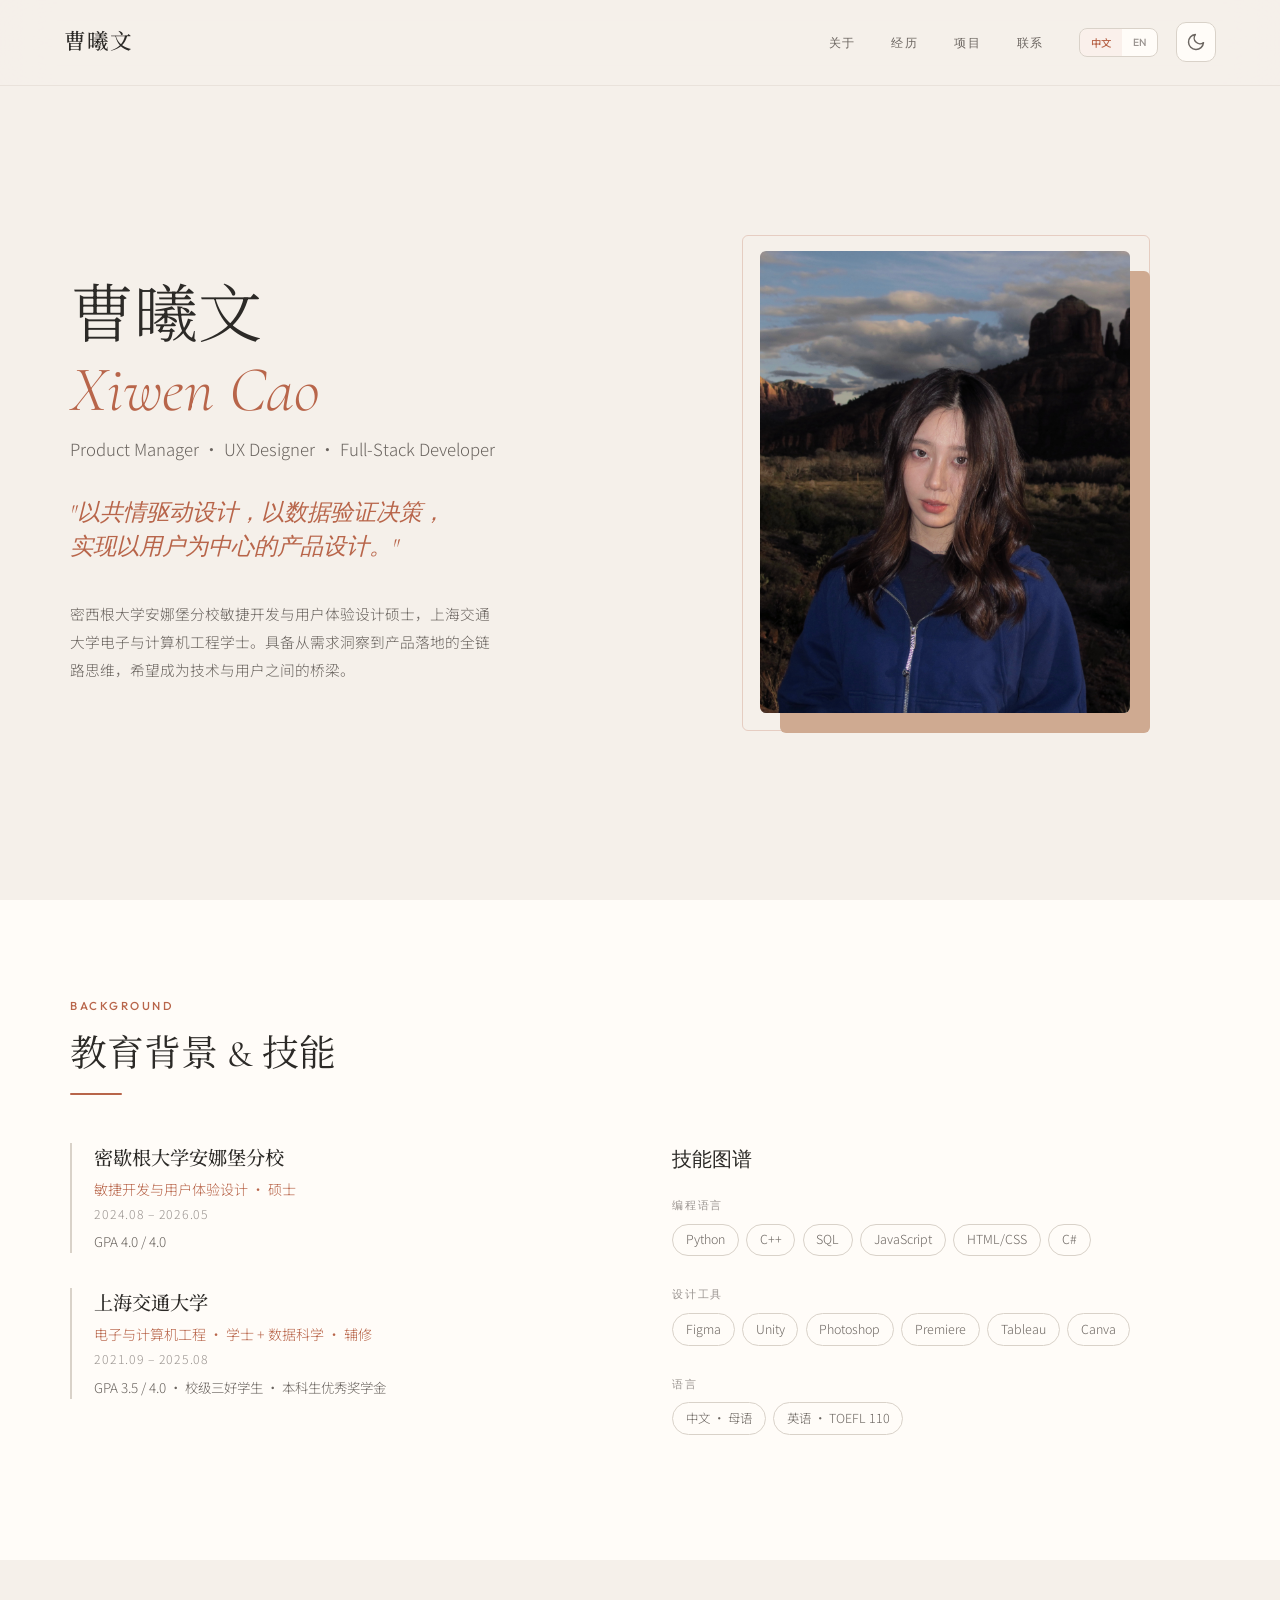
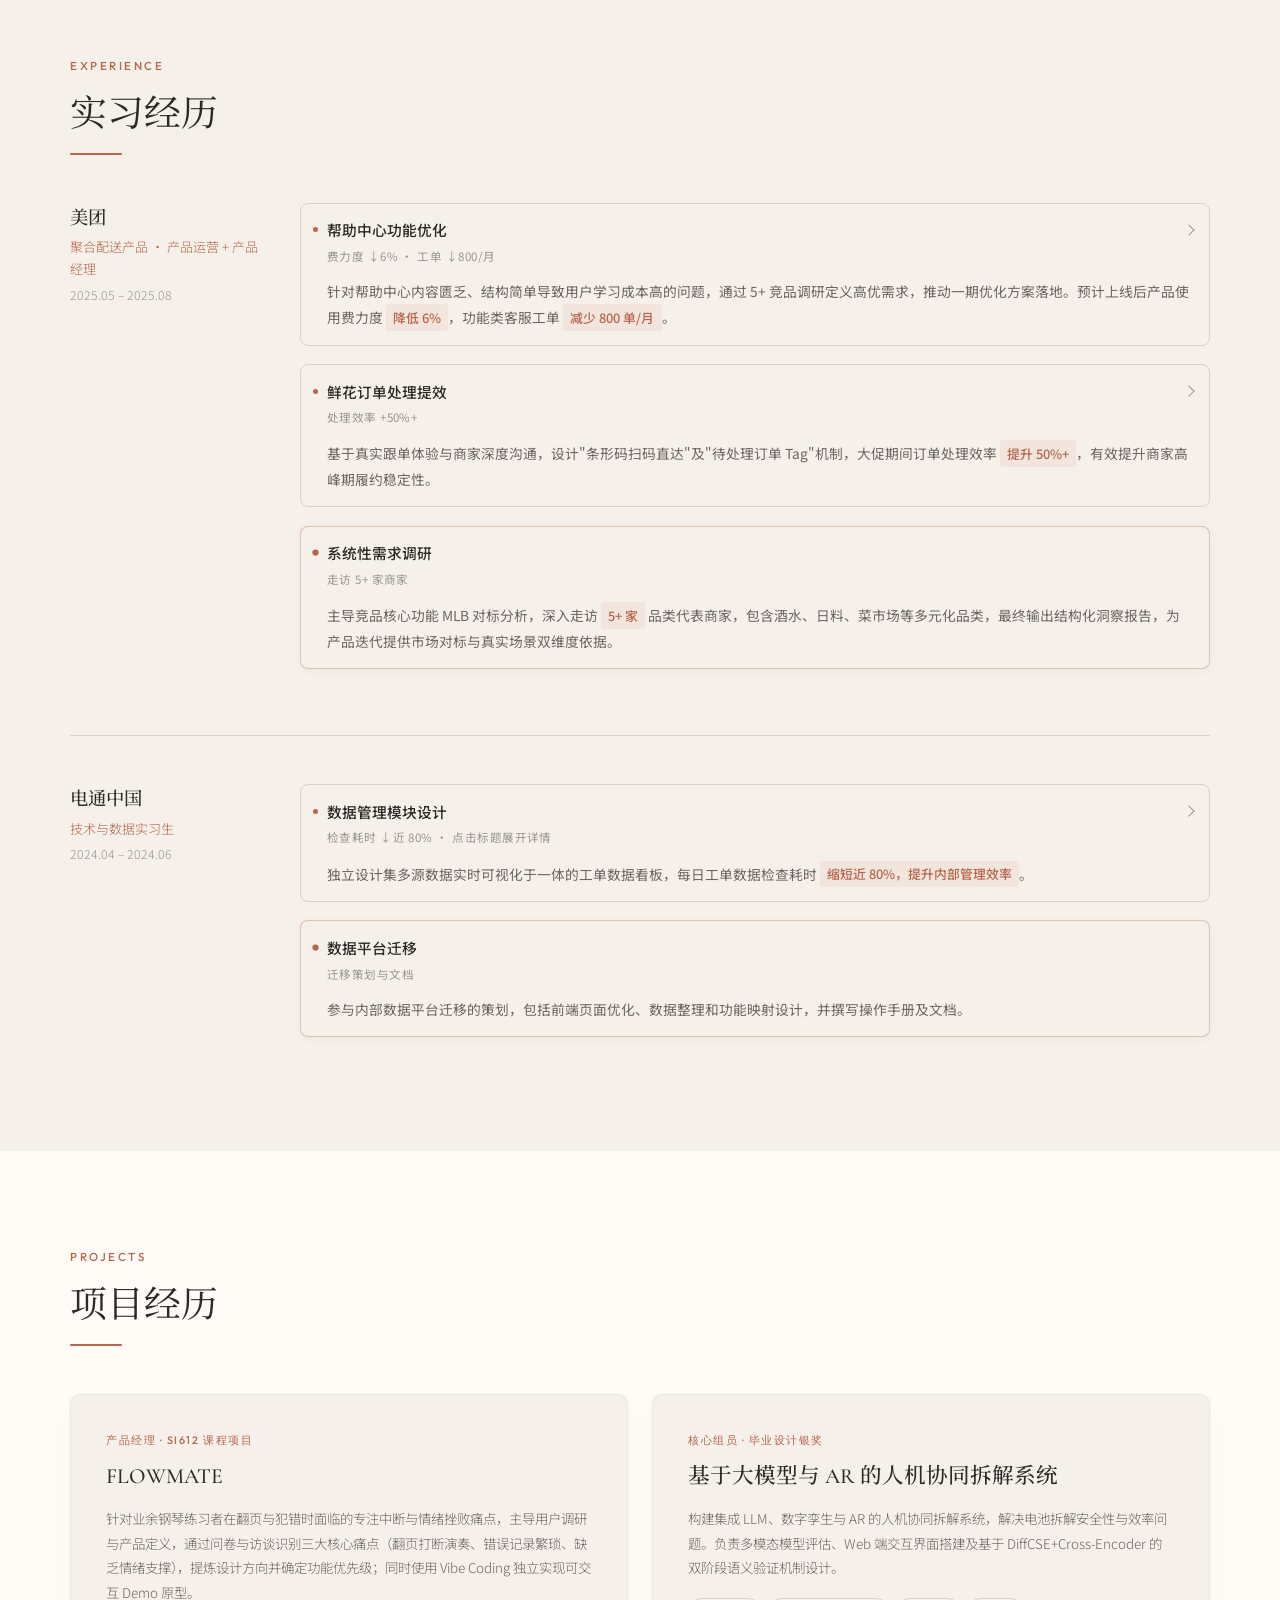
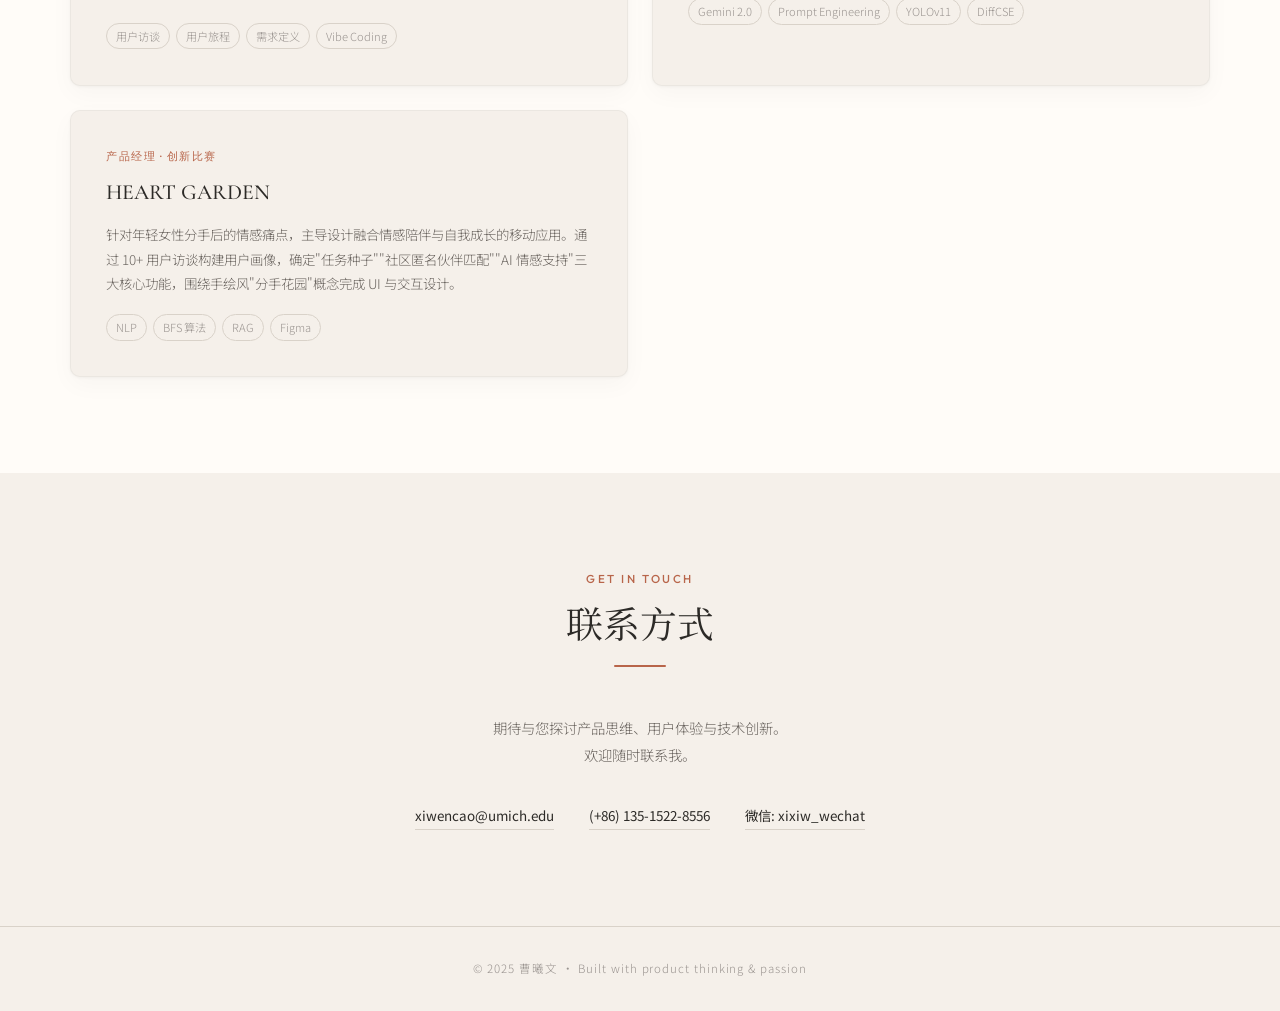
==== commit 523bcfa2: "edit some content" ====
--- a/index.html
+++ b/index.html
@@ -125,18 +125,18 @@
           </summary>
           <div class="exp-panel">
             <div class="exp-panel-more exp-panel-helpcenter">
-              <p class="exp-hc-lead">方案设计分为两个层次：前端侧重信息架构重组与内容覆盖率提升；<strong>后端新增运营配置后台为本次方案的核心创新点</strong>，由本人在需求分析过程中主动识别问题并提出。</p>
+              <p class="exp-hc-lead">方案设计分为两个层次：前端侧重信息架构重组与反馈机制搭建；<strong>后端新增运营配置后台为本次方案的核心亮点</strong>，由本人在需求分析过程中主动识别问题并提出。</p>
               <p class="exp-hc-kicker">核心亮点 · 运营配置后台</p>
               <div class="exp-hc-compare" role="group" aria-label="内容更新链路对比">
                 <div class="exp-hc-card">
                   <div class="exp-hc-label before">优化前 · 内容更新链路</div>
                   <ul class="exp-hc-list">
                     <li class="strike">运营发现问题</li>
-                    <li class="strike">提交开发需求 → 等待排期</li>
-                    <li class="strike">开发实现（周级延迟）</li>
+                    <li class="strike">提交更新需求</li>
+                    <li class="strike">前端实现（延迟较长）</li>
                     <li class="strike">内容上线</li>
                   </ul>
-                  <p class="exp-hc-foot bad">✗ 每次更新依赖开发资源</p>
+                  <p class="exp-hc-foot bad">✗ 每次更新依赖前端资源</p>
                 </div>
                 <div class="exp-hc-card">
                   <div class="exp-hc-label after">优化后 · 运营自助配置</div>
@@ -162,24 +162,21 @@
                   <div class="exp-hc-metric-num">800</div>
                   <div class="exp-hc-metric-label">功能类工单减少 / 月</div>
                 </div>
-                <div class="exp-hc-metric">
-                  <div class="exp-hc-metric-num">0次</div>
-                  <div class="exp-hc-metric-label">内容更新所需开发排期</div>
-                </div>
-              </div>
-              <p class="exp-hc-note">ℹ 以上均为上线前预测值。费力度降幅基于调研数据量化推导（40%×14%），工单减少量基于历史功能类工单分析估算，已与业务及数据团队完成对齐确认，待功能上线后持续追踪实际数据。</p>
+    
+              </div>
+              <p class="exp-hc-note">ℹ 以上均为上线前预测值。费力度降幅基于调研数据量化推导，工单减少量基于历史功能类工单分析估算，待功能上线后持续追踪实际数据。</p>
             </div>
           </div>
         </details>
         <details class="exp-detail">
           <summary class="exp-summary">
             <span class="exp-summary-text">鲜花订单处理提效</span>
-            <span class="exp-summary-hint">处理效率 +50%+ · 点击标题展开详情</span>
-            <p class="exp-summary-body">基于真实跟单体验与商家深度沟通，设计"条形码扫码直达"及"待处理订单 Tag"机制，订单处理效率 <span class="metric">提升 50%+</span>，有效提升商家高峰期履约稳定性。</p>
+            <span class="exp-summary-hint">处理效率 +50%+</span>
+            <p class="exp-summary-body">基于真实跟单体验与商家深度沟通，设计"条形码扫码直达"及"待处理订单 Tag"机制，大促期间订单处理效率 <span class="metric">提升 50%+</span>，有效提升商家高峰期履约稳定性。</p>
           </summary>
           <div class="exp-panel">
             <div class="exp-panel-more">
-              <p>跟单梳理商家从接单到出库的关键触点，发现扫码与订单状态识别是主要耗时环节；输出低保真流程与异常分支说明，推动研发评估实现成本。上线前与试点商家做可用性走查，根据反馈微调 Tag 规则与默认筛选，降低学习成本。</p>
+              <p>由于鲜花品类要求，商家需要进行实拍返图（入口在订单详情页面），原有订单处理流程链路较长。因此设计了条形码扫码直达功能，大大提高了订单处理效率。</p>
               <div class="order-flow-embed" role="img" aria-label="鲜花订单处理：优化前手动搜索与优化后扫码直达流程对比">
               <div class="flow-wrap">
               
@@ -333,24 +330,19 @@
                   <div class="result-num">50%+</div>
                   <div class="result-desc">订单处理效率提升<br>消除手动输入</div>
                 </div>
-              
-              </div>
-              </div>
+              </div>
+              </div>
+              <p>同时，增加“待处理”Tag，展示骑手已到店订单，帮助商家快速定位订单，减缓大促期间门店骑手拥堵压力。</p>
             </div>
           </div>
         </details>
-        <details class="exp-detail">
-          <summary class="exp-summary">
+        <div class="exp-detail exp-detail-static">
+          <div class="exp-summary exp-summary-static">
             <span class="exp-summary-text">系统性需求调研</span>
-            <span class="exp-summary-hint">走访 6 家商家 · 点击标题展开详情</span>
-            <p class="exp-summary-body">主导竞品核心功能 MLB 对标分析，深入走访 <span class="metric">6 家</span> 品类代表商家，最终输出结构化洞察报告，为产品迭代提供市场对标与真实场景双维度依据。</p>
-          </summary>
-          <div class="exp-panel">
-            <div class="exp-panel-more">
-              <p>建立对标维度（履约、售后、营销工具等）与证据来源表，每场商户访谈使用半结构化提纲，沉淀痛点优先级与可产品化机会。报告按「市场差距 / 场景证据 / 建议方向」组织，便于评审会上快速对齐决策。</p>
-            </div>
-          </div>
-        </details>
+            <span class="exp-summary-hint">走访 5+ 家商家</span>
+            <p class="exp-summary-body">主导竞品核心功能 MLB 对标分析，深入走访 <span class="metric">5+ 家</span> 品类代表商家，包含酒水、日料、菜市场等多元化品类，最终输出结构化洞察报告，为产品迭代提供市场对标与真实场景双维度依据。</p>
+          </div>
+        </div>
       </div>
       <div class="exp-content lang-en">
         <details class="exp-detail">
@@ -575,18 +567,13 @@
             </div>
           </div>
         </details>
-        <details class="exp-detail">
-          <summary class="exp-summary">
+        <div class="exp-detail exp-detail-static">
+          <div class="exp-summary exp-summary-static">
             <span class="exp-summary-text">Structured discovery</span>
-            <span class="exp-summary-hint">6 merchant visits · tap heading for details</span>
+            <span class="exp-summary-hint">6 merchant visits</span>
             <p class="exp-summary-body">Led MLB-style benchmarking of competitor core flows and field visits to <span class="metric">6</span> representative merchants, delivering a structured insights report for roadmap and real-world context.</p>
-          </summary>
-          <div class="exp-panel">
-            <div class="exp-panel-more">
-              <p>Defined comparison axes (fulfillment, support, growth tools) and evidence logs; interviews followed a semi-structured guide to rank pains and productizable bets. The report grouped findings as market gap, field evidence, and recommended moves for faster review decisions.</p>
-            </div>
-          </div>
-        </details>
+          </div>
+        </div>
       </div>
     </div>
     <div class="exp-item">
@@ -602,26 +589,21 @@
           <summary class="exp-summary">
             <span class="exp-summary-text">数据管理模块设计</span>
             <span class="exp-summary-hint">检查耗时 ↓近 80% · 点击标题展开详情</span>
-            <p class="exp-summary-body">独立设计集多源数据实时可视化于一体的数据看板，覆盖近百名员工，每日数据检查耗时 <span class="metric">缩短近 80%</span>。</p>
+            <p class="exp-summary-body">独立设计集多源数据实时可视化于一体的工单数据看板，每日工单数据检查耗时 <span class="metric">缩短近 80%，提升内部管理效率</span>。</p>
           </summary>
           <div class="exp-panel">
             <div class="exp-panel-more">
-              <p>梳理各业务线数据源与刷新频率，统一指标口径与异常告警规则；选用易读图表组件并做权限分层，避免敏感数据外泄。与使用者迭代看板布局，把「每日必看」指标固定在首屏，减少切换成本。</p>
+              <p>使用SQL查询并提取重要指标，基于公司内部数据分析平台进行数据可视化。与使用者迭代看板布局，确保关键指标固定在首屏，减少切换成本。</p>
             </div>
           </div>
         </details>
-        <details class="exp-detail">
-          <summary class="exp-summary">
+        <div class="exp-detail exp-detail-static">
+          <div class="exp-summary exp-summary-static">
             <span class="exp-summary-text">数据平台迁移</span>
-            <span class="exp-summary-hint">迁移策划与文档 · 点击标题展开详情</span>
-            <p class="exp-summary-body">参与内部数据平台迁移的策划，完成前端页面优化、数据整理和功能映射设计，撰写操作手册及文档。</p>
-          </summary>
-          <div class="exp-panel">
-            <div class="exp-panel-more">
-              <p>对照新旧平台字段与报表依赖关系，列出迁移批次与回滚预案；前端侧统一组件与筛选交互，降低培训成本。文档覆盖常见查询路径与故障排查，方便团队自助上手。</p>
-            </div>
-          </div>
-        </details>
+            <span class="exp-summary-hint">迁移策划与文档</span>
+            <p class="exp-summary-body">参与内部数据平台迁移的策划，包括前端页面优化、数据整理和功能映射设计，并撰写操作手册及文档。</p>
+          </div>
+        </div>
       </div>
       <div class="exp-content lang-en">
         <details class="exp-detail">
@@ -636,18 +618,13 @@
             </div>
           </div>
         </details>
-        <details class="exp-detail">
-          <summary class="exp-summary">
+        <div class="exp-detail exp-detail-static">
+          <div class="exp-summary exp-summary-static">
             <span class="exp-summary-text">Platform migration</span>
-            <span class="exp-summary-hint">Planning &amp; docs · tap heading for details</span>
+            <span class="exp-summary-hint">Planning &amp; docs</span>
             <p class="exp-summary-body">Contributed to an internal analytics migration: UI refresh, data cleanup, feature mapping, and user documentation.</p>
-          </summary>
-          <div class="exp-panel">
-            <div class="exp-panel-more">
-              <p>Mapped fields and report dependencies across old and new stacks, sequenced cutover batches with rollback notes, and standardized filters/components on the frontend. Docs covered common paths and troubleshooting for self-serve adoption.</p>
-            </div>
-          </div>
-        </details>
+          </div>
+        </div>
       </div>
     </div>
   </div>
--- a/portfolio.css
+++ b/portfolio.css
@@ -245,11 +245,13 @@
   background: var(--bg-primary);
   transition: border-color 0.3s ease, box-shadow 0.3s ease;
 }
-.exp-detail[open] {
+.exp-detail[open],
+.exp-detail-static {
   border-color: rgba(184, 101, 74, 0.35);
   box-shadow: 0 2px 12px rgba(0,0,0,0.04);
 }
-[data-theme="dark"] .exp-detail[open] {
+[data-theme="dark"] .exp-detail[open],
+[data-theme="dark"] .exp-detail-static {
   border-color: rgba(212, 133, 106, 0.35);
   box-shadow: 0 2px 12px rgba(0,0,0,0.2);
 }
@@ -273,6 +275,12 @@
   outline-offset: 2px;
   border-radius: 6px;
 }
+.exp-summary-static {
+  cursor: default;
+}
+.exp-summary-static:hover { background: transparent; }
+.exp-detail-static .exp-summary-text::before { transform: scale(1.25); }
+.exp-detail-static .exp-summary-text::after { display: none; }
 .exp-summary-text {
   display: flex;
   align-items: center;
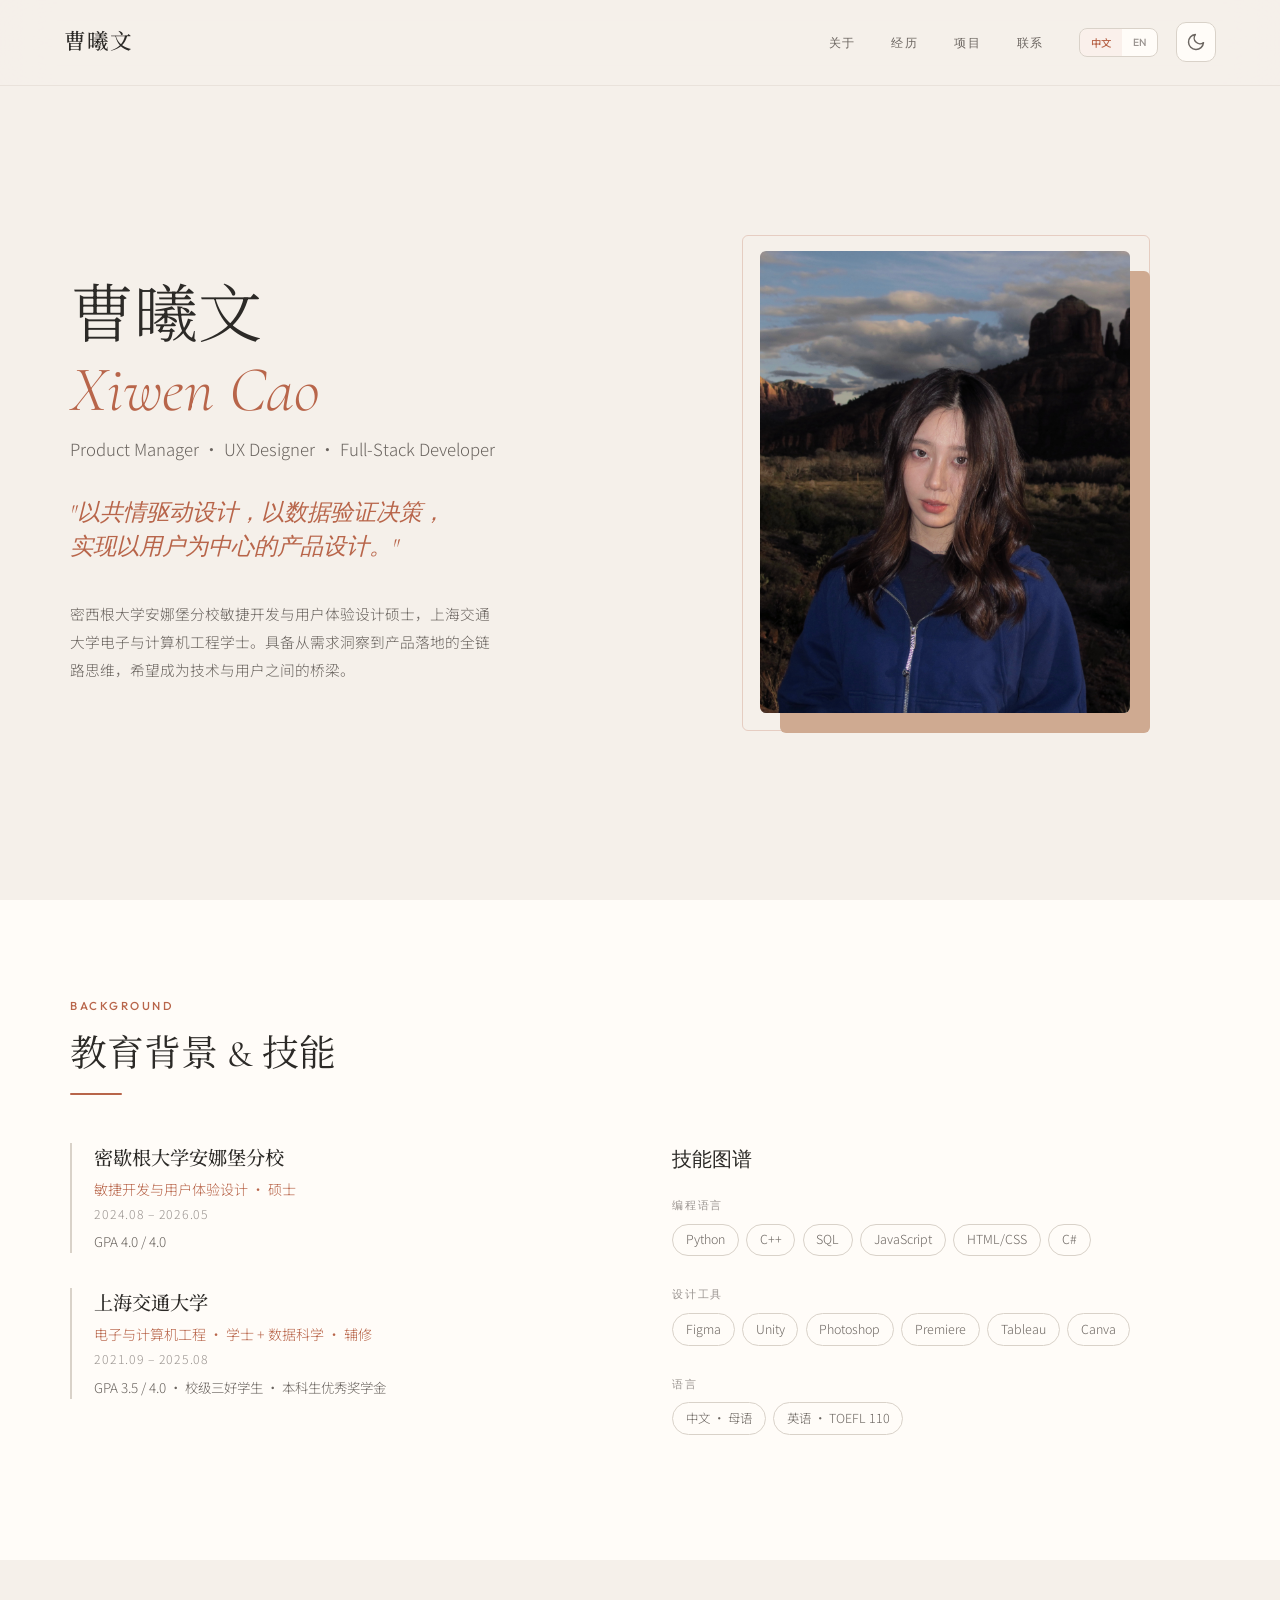
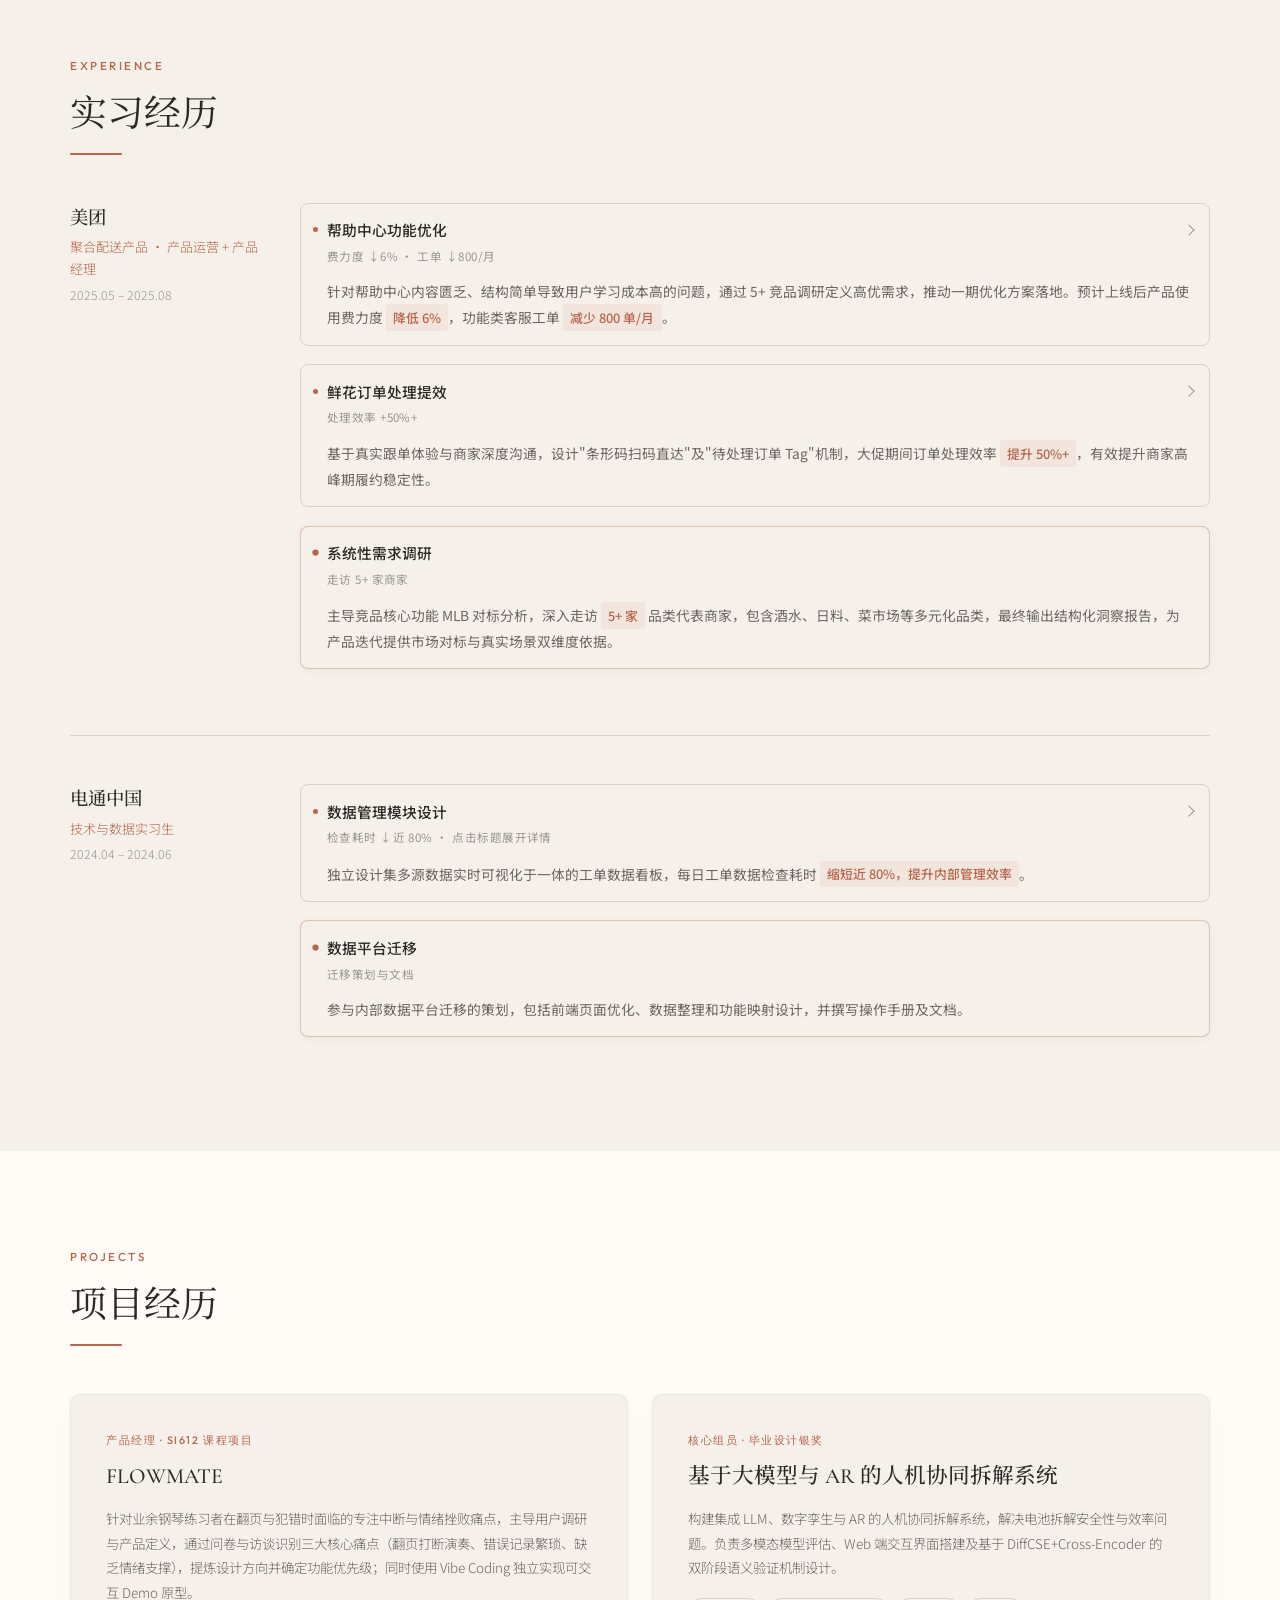
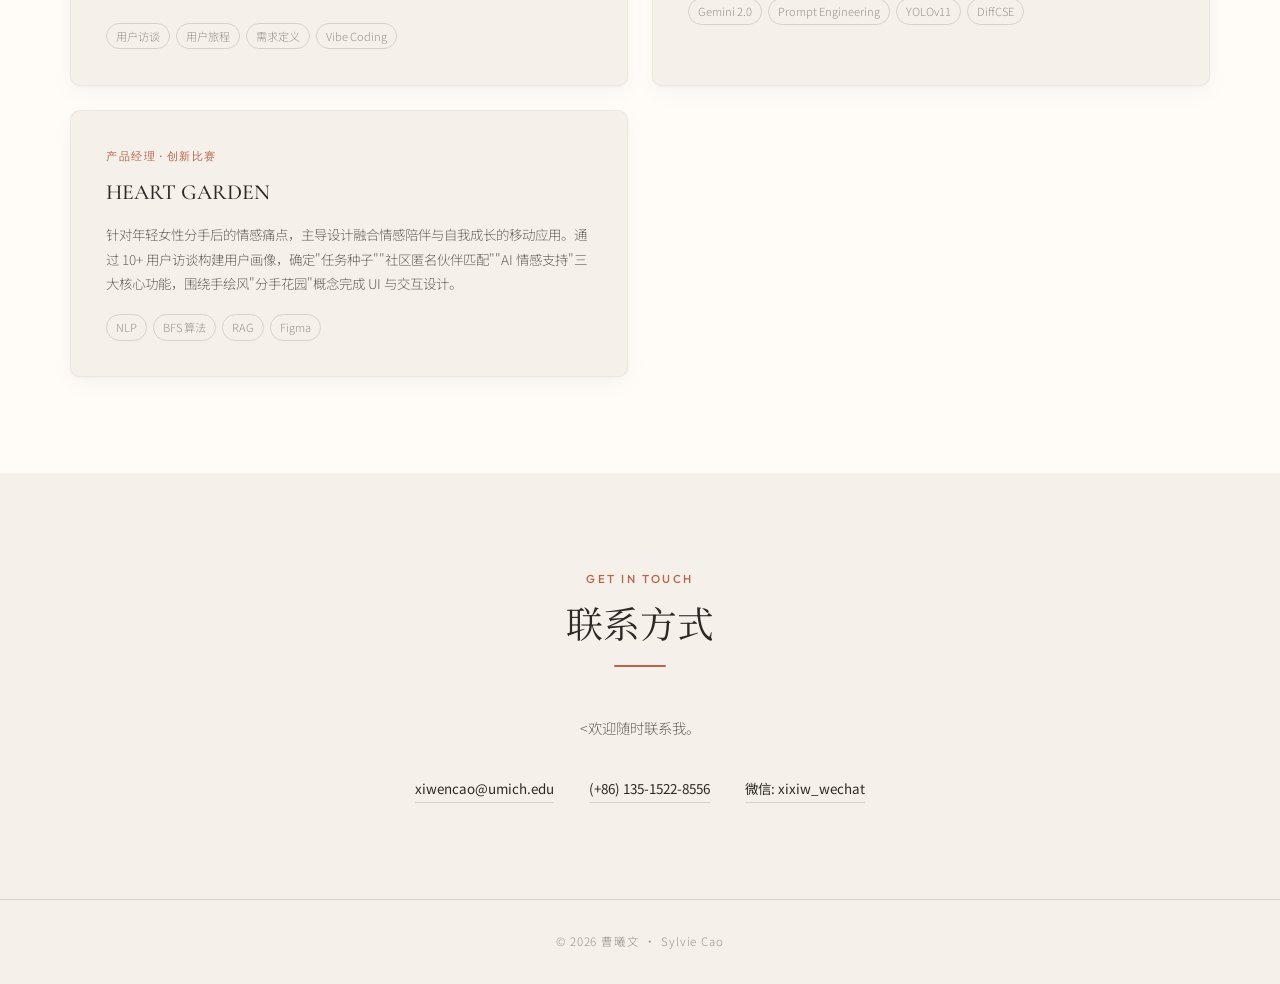
==== commit 32c07a14: "fix" ====
--- a/index.html
+++ b/index.html
@@ -338,7 +338,7 @@
         </details>
         <div class="exp-detail exp-detail-static">
           <div class="exp-summary exp-summary-static">
-            <span class="exp-summary-text">系统性需求调研</span>
+            <span class="exp-summary-heading-static">系统性需求调研</span>
             <span class="exp-summary-hint">走访 5+ 家商家</span>
             <p class="exp-summary-body">主导竞品核心功能 MLB 对标分析，深入走访 <span class="metric">5+ 家</span> 品类代表商家，包含酒水、日料、菜市场等多元化品类，最终输出结构化洞察报告，为产品迭代提供市场对标与真实场景双维度依据。</p>
           </div>
@@ -569,7 +569,7 @@
         </details>
         <div class="exp-detail exp-detail-static">
           <div class="exp-summary exp-summary-static">
-            <span class="exp-summary-text">Structured discovery</span>
+            <span class="exp-summary-heading-static">Structured discovery</span>
             <span class="exp-summary-hint">6 merchant visits</span>
             <p class="exp-summary-body">Led MLB-style benchmarking of competitor core flows and field visits to <span class="metric">6</span> representative merchants, delivering a structured insights report for roadmap and real-world context.</p>
           </div>
@@ -599,7 +599,7 @@
         </details>
         <div class="exp-detail exp-detail-static">
           <div class="exp-summary exp-summary-static">
-            <span class="exp-summary-text">数据平台迁移</span>
+            <span class="exp-summary-heading-static">数据平台迁移</span>
             <span class="exp-summary-hint">迁移策划与文档</span>
             <p class="exp-summary-body">参与内部数据平台迁移的策划，包括前端页面优化、数据整理和功能映射设计，并撰写操作手册及文档。</p>
           </div>
@@ -620,7 +620,7 @@
         </details>
         <div class="exp-detail exp-detail-static">
           <div class="exp-summary exp-summary-static">
-            <span class="exp-summary-text">Platform migration</span>
+            <span class="exp-summary-heading-static">Platform migration</span>
             <span class="exp-summary-hint">Planning &amp; docs</span>
             <p class="exp-summary-body">Contributed to an internal analytics migration: UI refresh, data cleanup, feature mapping, and user documentation.</p>
           </div>
@@ -672,8 +672,8 @@
     <h2 class="section-title lang-zh">联系方式</h2>
     <h2 class="section-title lang-en">Contact</h2>
     <div class="divider" style="margin-left:auto;margin-right:auto;"></div>
-    <p class="contact-line lang-zh">期待与您探讨产品思维、用户体验与技术创新。<br>欢迎随时联系我。</p>
-    <p class="contact-line lang-en">Open to conversations on product thinking, UX, and technology.<br>Feel free to reach out anytime.</p>
+    <p class="contact-line lang-zh"><欢迎随时联系我。</p>
+    <p class="contact-line lang-en">Feel free to reach out anytime.</p>
     <div class="contact-links">
       <a href="mailto:xiwencao@umich.edu">xiwencao@umich.edu</a>
       <a href="tel:+8613515228556">(+86) 135-1522-8556</a>
@@ -683,7 +683,8 @@
   </div>
 </section>
 
-<footer><span class="lang-zh">© 2025 曹曦文 · Built with product thinking &amp; passion</span><span class="lang-en">© 2025 Xiwen Cao · Built with product thinking &amp; passion</span></footer>
+<footer><span class="lang-zh">© 2026 曹曦文 · Sylvie Cao
+</span><span class="lang-en">© 2026 Xiwen Cao · Sylvie Cao</span></footer>
 
 <script>
   const html = document.documentElement;
--- a/portfolio.css
+++ b/portfolio.css
@@ -279,8 +279,25 @@
   cursor: default;
 }
 .exp-summary-static:hover { background: transparent; }
-.exp-detail-static .exp-summary-text::before { transform: scale(1.25); }
-.exp-detail-static .exp-summary-text::after { display: none; }
+/* 非折叠经历条目标题：与 .exp-summary-text 一致但不生成右侧 chevron（避免仅靠覆盖 ::after） */
+.exp-summary-heading-static {
+  display: flex;
+  align-items: center;
+  gap: 0.55rem;
+  font-size: 0.92rem;
+  font-weight: 500;
+  color: var(--text-primary);
+  width: 100%;
+}
+.exp-summary-heading-static::before {
+  content: '';
+  width: 5px;
+  height: 5px;
+  border-radius: 50%;
+  background: var(--accent);
+  flex-shrink: 0;
+  transform: scale(1.25);
+}
 .exp-summary-text {
   display: flex;
   align-items: center;
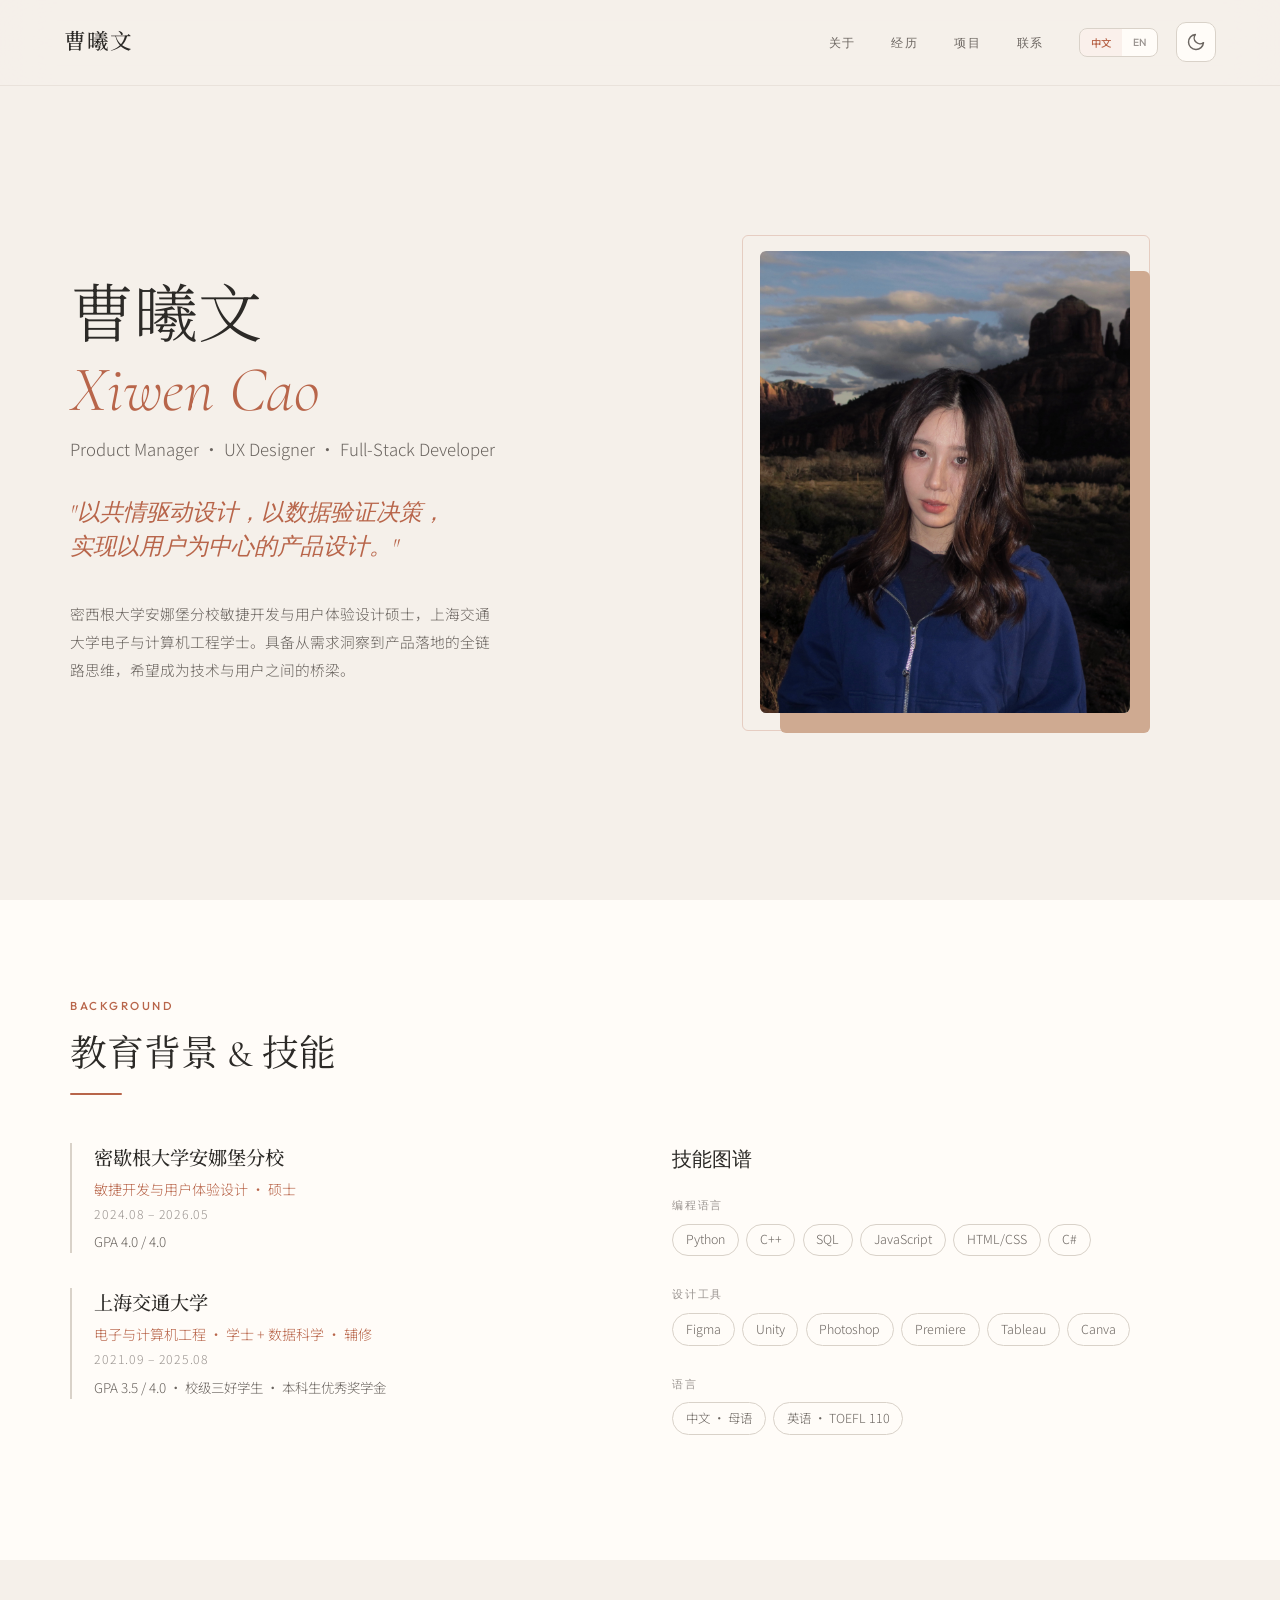
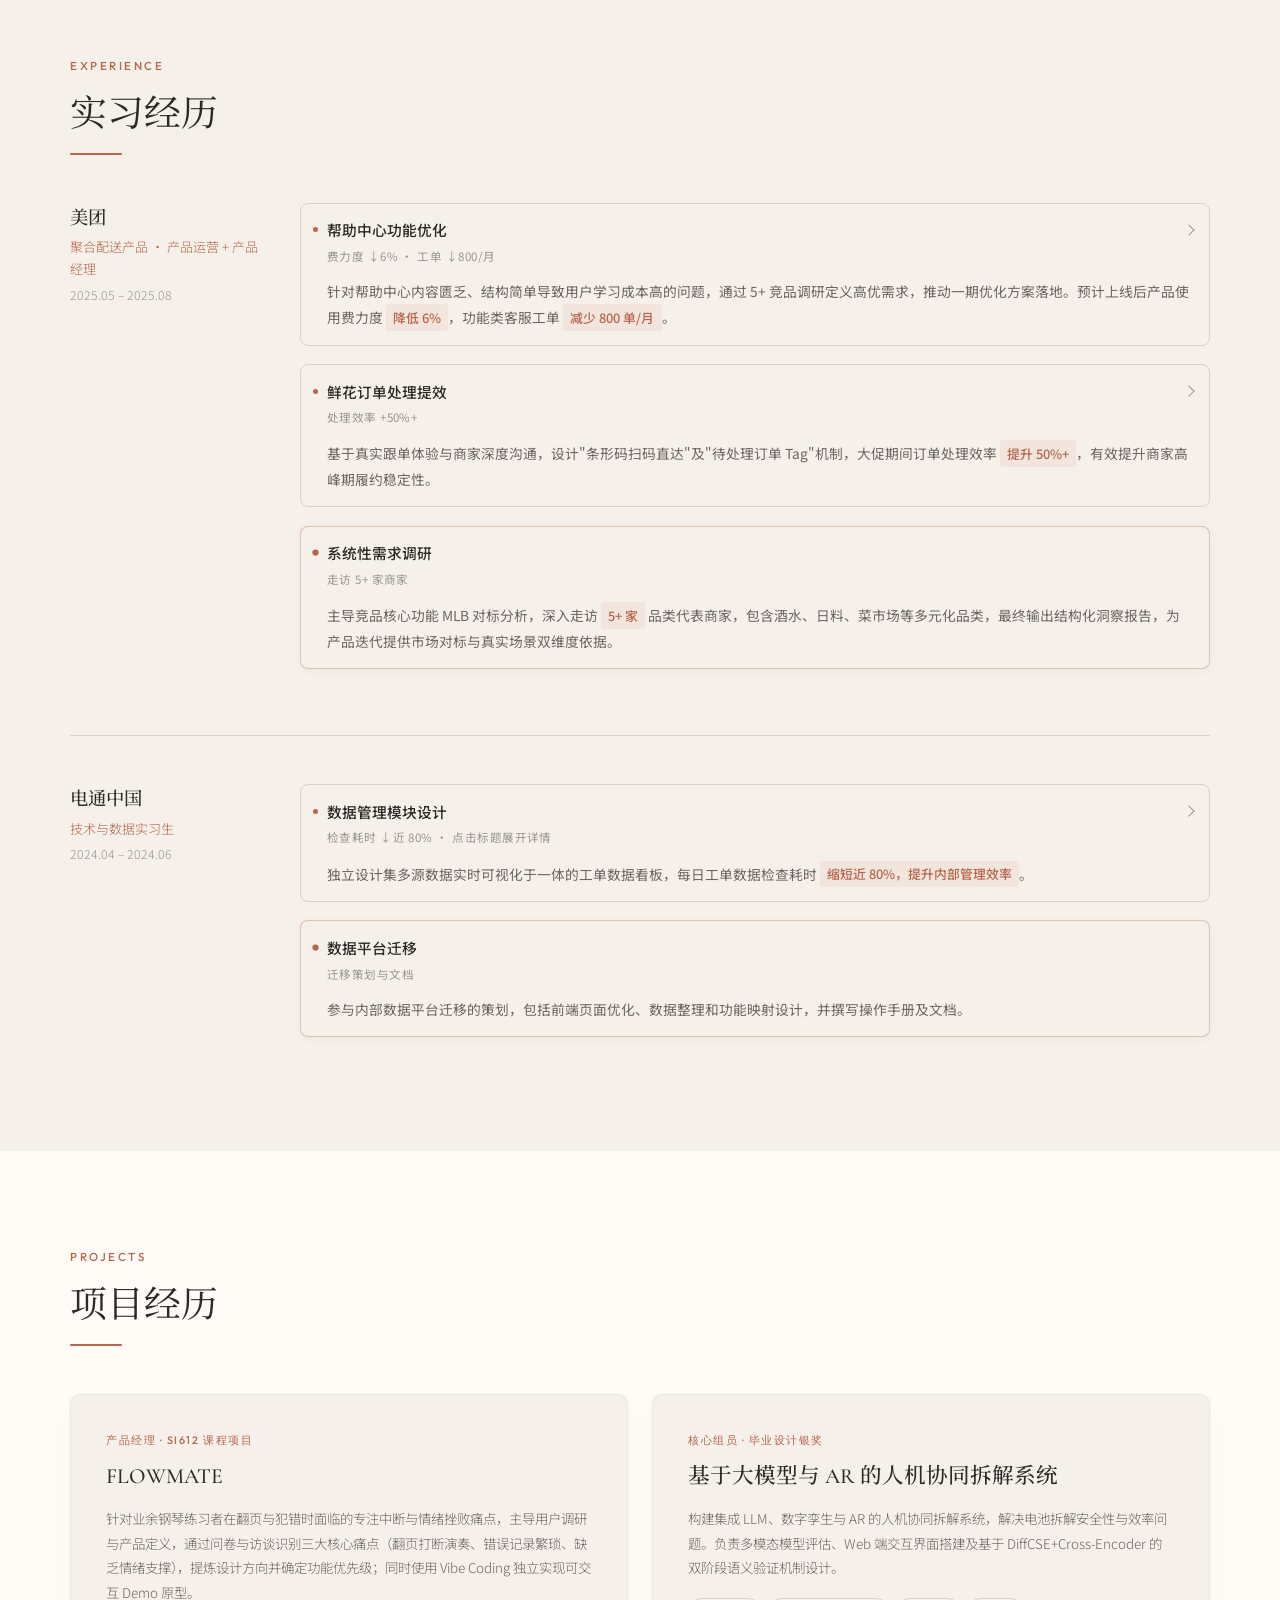
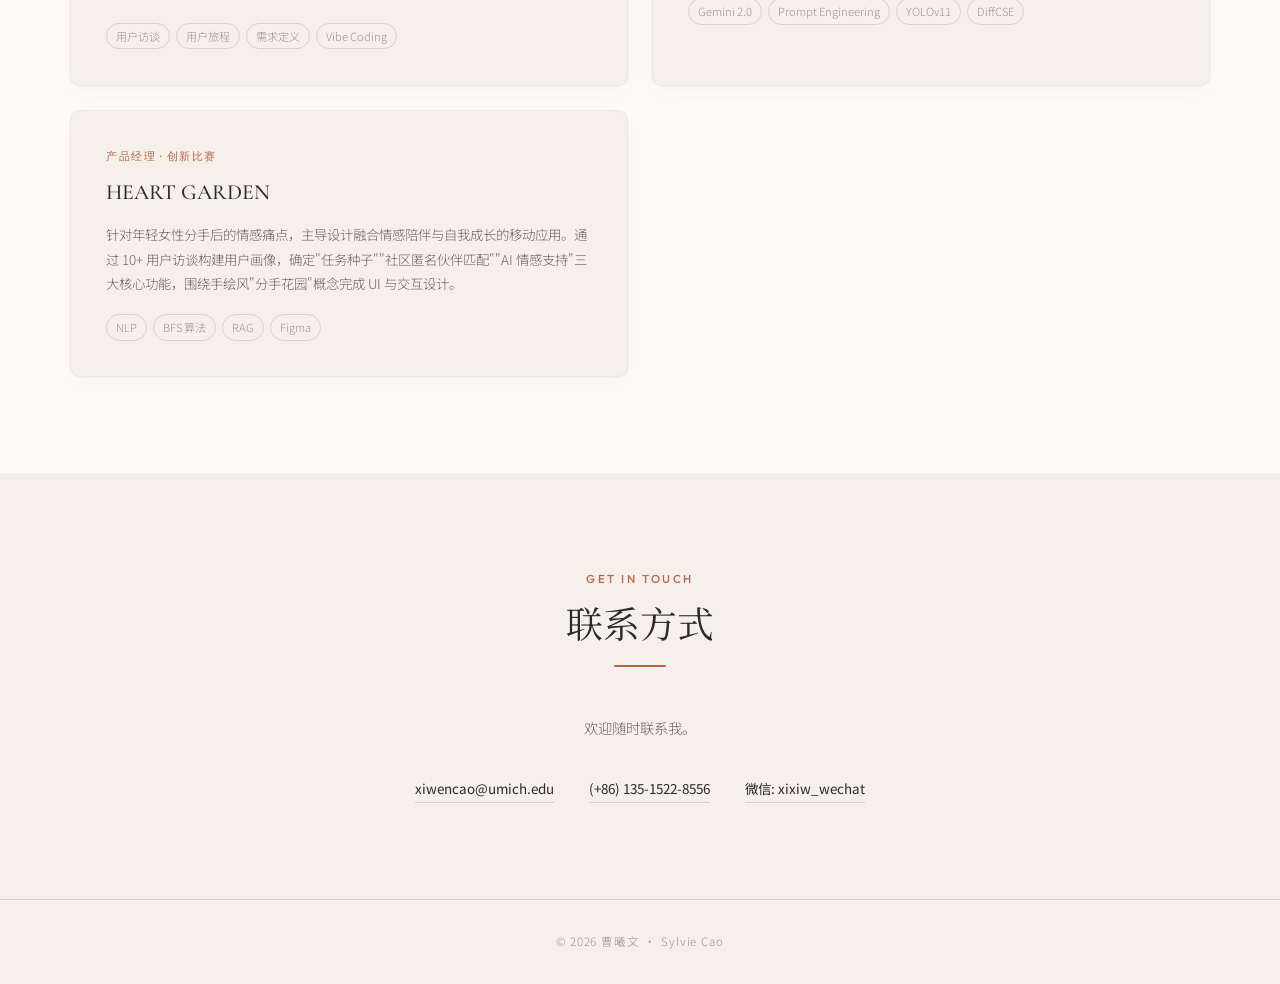
==== commit 84c63b1d: "1" ====
--- a/index.html
+++ b/index.html
@@ -672,7 +672,7 @@
     <h2 class="section-title lang-zh">联系方式</h2>
     <h2 class="section-title lang-en">Contact</h2>
     <div class="divider" style="margin-left:auto;margin-right:auto;"></div>
-    <p class="contact-line lang-zh"><欢迎随时联系我。</p>
+    <p class="contact-line lang-zh">欢迎随时联系我。</p>
     <p class="contact-line lang-en">Feel free to reach out anytime.</p>
     <div class="contact-links">
       <a href="mailto:xiwencao@umich.edu">xiwencao@umich.edu</a>
